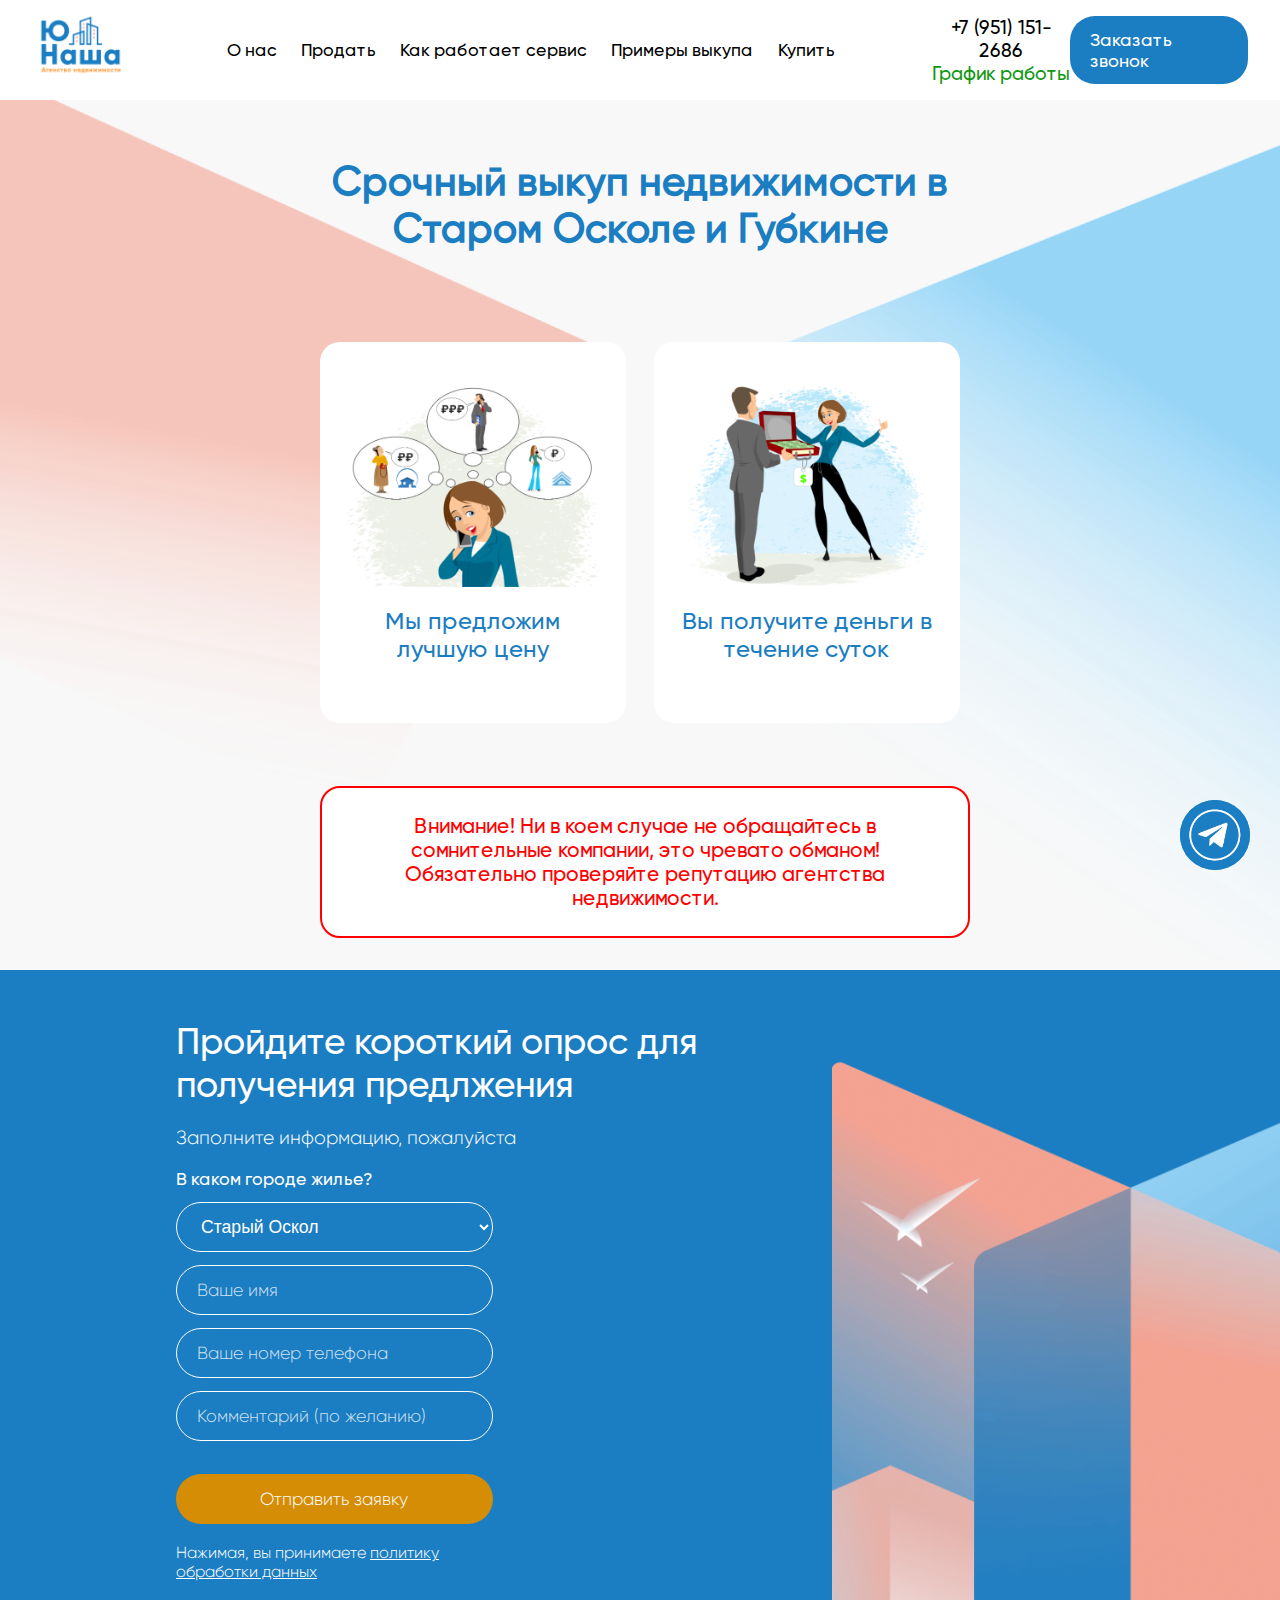
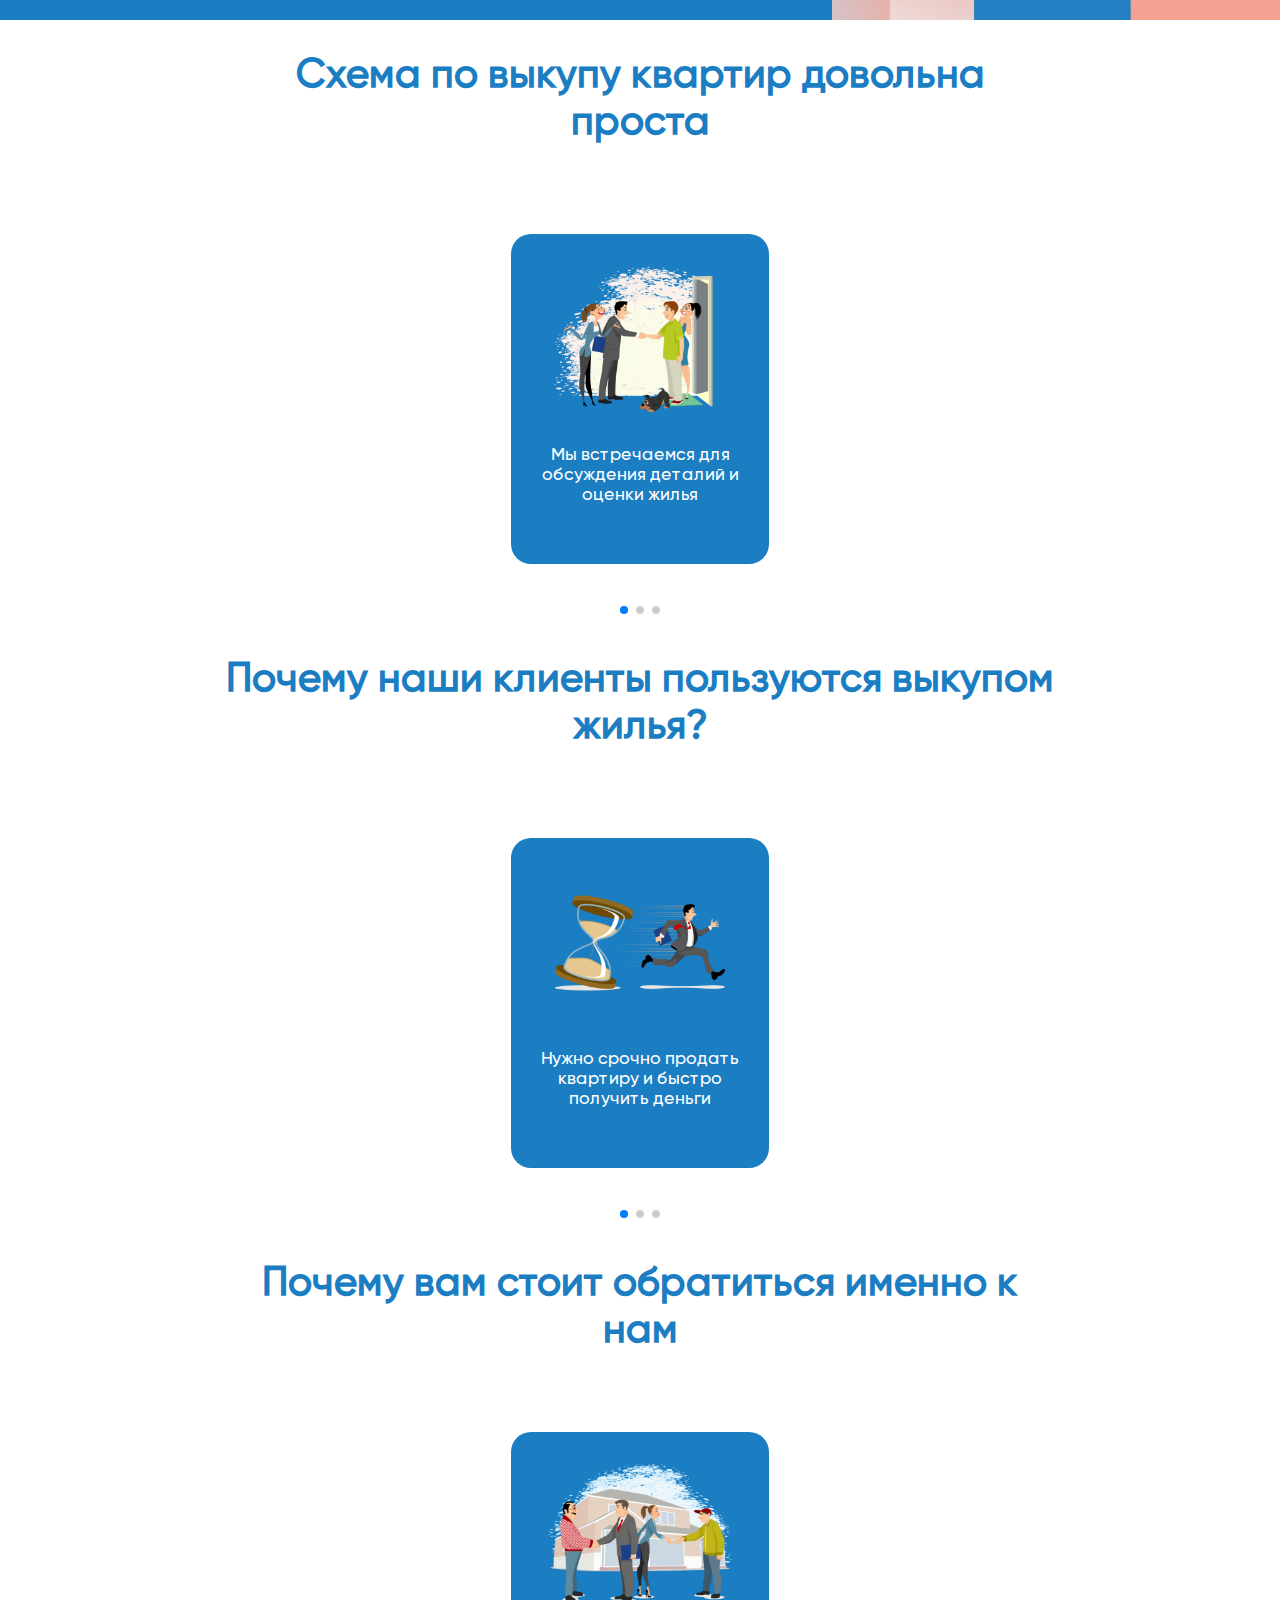
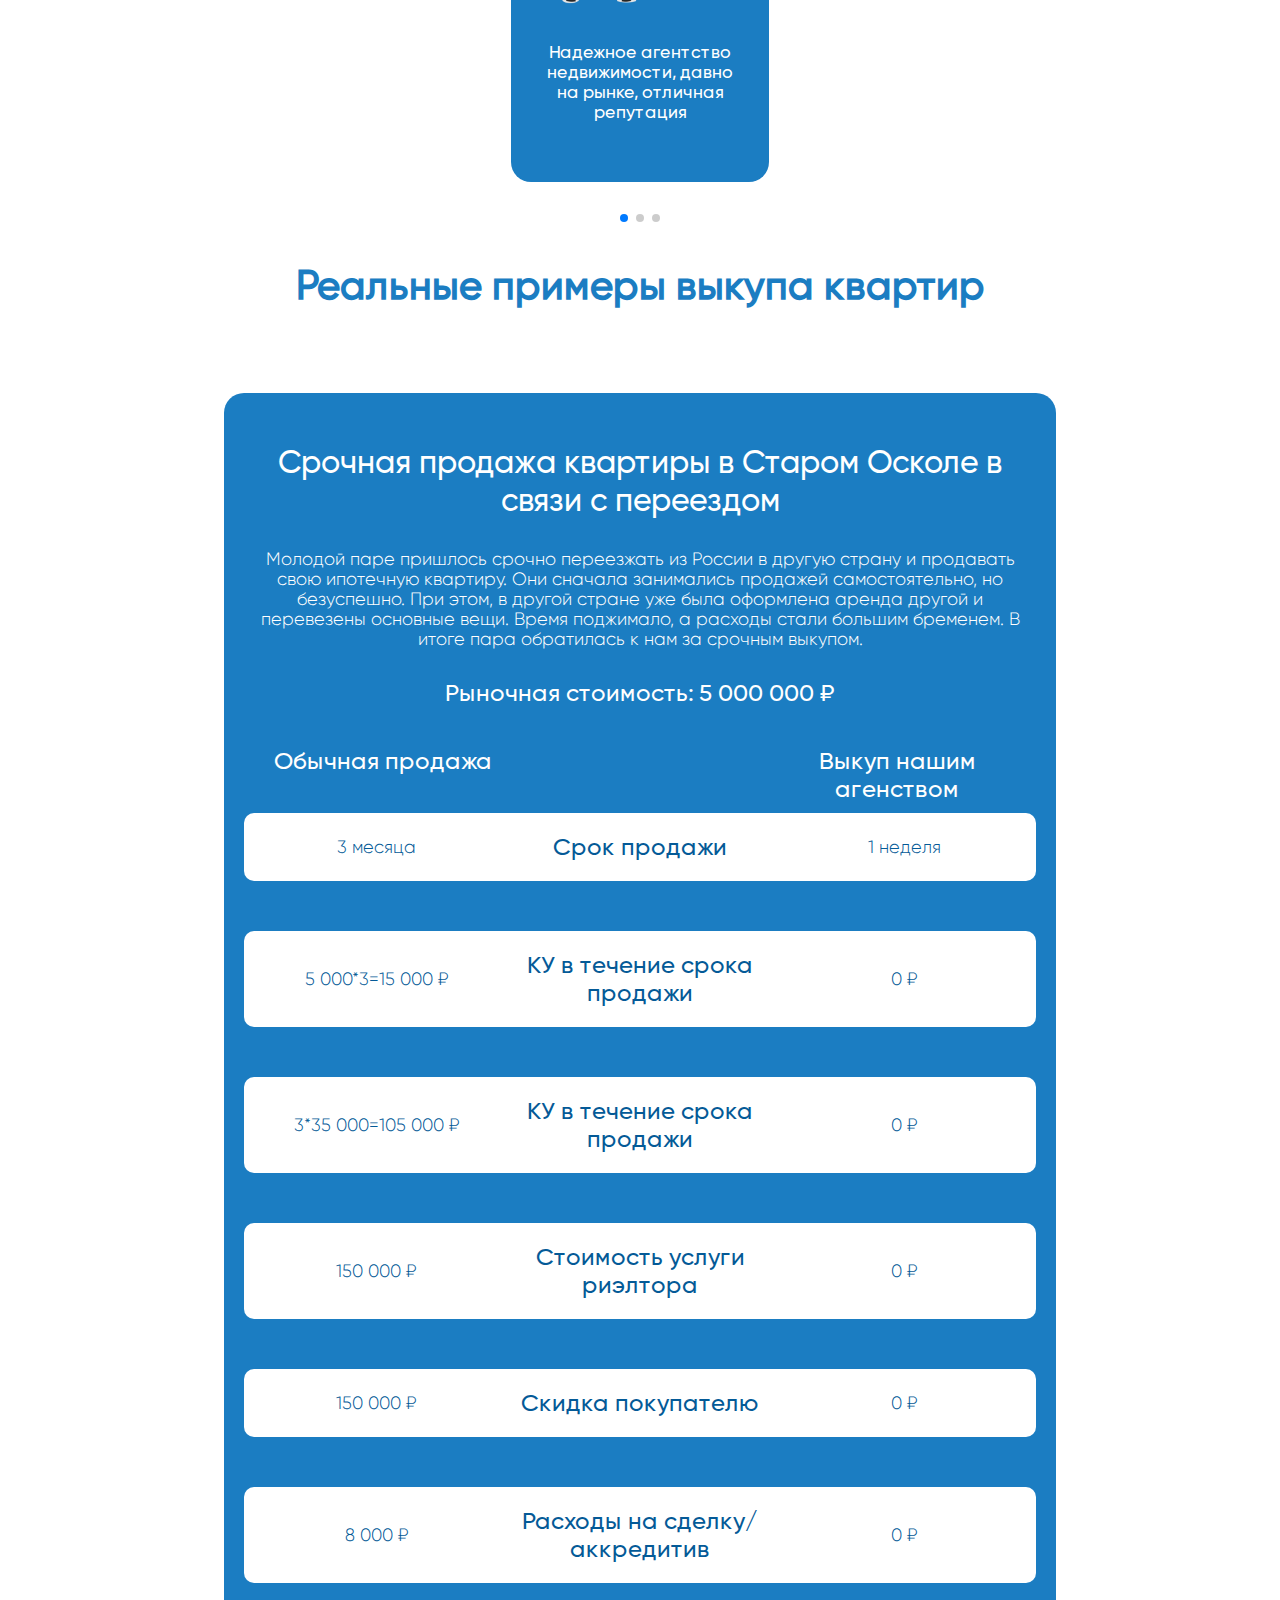
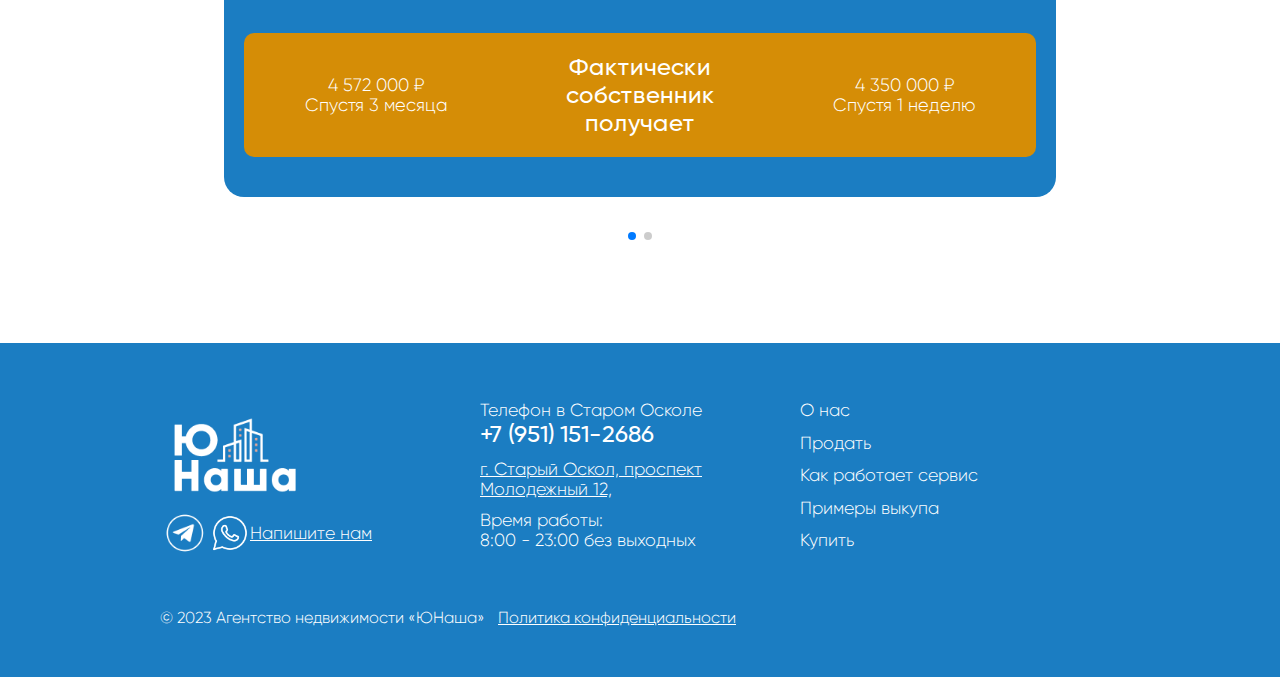
==== index.html @ 544e13fc "Add files via upload" ====
<html>

    <head>
    <!-------Link and meta------->
        <meta name="viewport" content="width=device-width, initial-scale=1">
        <link rel="stylesheet" href="./css/style.css">
        <meta charset="utf-8">
        <title>ЮНаша</title>
        <link rel="icon" href="img/ico.ico">
        <link rel="stylesheet" href="https://cdn.jsdelivr.net/npm/swiper@8/swiper-bundle.min.css"/>
      <script src="https://cdn.jsdelivr.net/npm/swiper@8/swiper-bundle.min.js"></script>
    </head>
    <body>
        <div class="container-menu">
            <div class="header">
                <div class="logo">
                    <img src="img/logo2.png" alt="">
                </div>
                <div class="menu">
                    <a href="#1"><div class="meni-item">О нас</div></a>
                    <a href="#2"><div class="meni-item">Продать</div></a>
                    <a href="#3"><div class="meni-item">Как работает сервис</div></a>
                    <a href="#4"><div class="meni-item">Примеры выкупа</div></a>
                    <a href="#5"><div class="meni-item">Купить</div></a>
                </div>
                <div class="left-menu">
                    <div class="left-menu-info">
                        <div class="number">+7 (951) 151-2686</div>
                        <a href="#graf"><div class="graf">График работы</div></a>
                    </div>
                    <a href="#popup"><div class="menu-button">
                        Заказать звонок
                    </div></a>
                </div>
            </div>
        </div>
        <a id="1"></a><div class="container">
            <div class="info-list">
                <div class="content-info">
                    <h1 class="info-list-h1">
                        Срочный выкуп недвижимости в Старом Осколе и Губкине
                    </h1>
                    <div class="two">
                        <div class="two-content">
                            <div class="two-img">
                                <img src="img/two1.png" alt="">                                
                            </div>
                            <div class="two-text">
                                Мы предложим лучшую цену
                            </div>
                        </div>
                        <div class="two-content">
                            <div class="two-img">
                                <img src="img/two2.png" alt="">
                            </div>
                            <div class="two-text">
                                Вы получите деньги в течение суток
                            </div>
                        </div>
                    </div>
                    <div class="warning">
                        <a id="2"></a>
                        Внимание! 
                        Ни в коем случае не обращайтесь в сомнительные компании, это чревато обманом! 
                        Обязательно проверяйте репутацию агентства недвижимости.
                    </div>
                </div>
            </div>
        </div>
        <div class="sell">
            <div class="sell-content">
                <div class="sell-one">
                    <div class="sell-h1">
                        Пройдите короткий опрос для получения предлжения
                    </div>
                    <div class="sell-text">
                        Заполните информацию, пожалуйста
                    </div>
                    <form class="sell-form">
                            <label for="select-sell" class="sell-label">В каком городе жилье?</label>        
                        <select class="select-sell">
                            <option>Старый Оскол</option>
                            <option>Губкин</option>
                        </select>
                        <input type="text" class="input-sell" placeholder="Ваше имя">
                        <input type="text" class="input-sell tel" placeholder="Ваше номер телефона">
                        <input type="text" class="input-sell area" placeholder="Комментарий (по желанию)">
                        <div class="pop-1">
                        <input type="button" value="Отправить заявку" class="sell-button" name="sell-btn">
                        <a id="3"></a> 
                        <label for="sell-btn" class="sell-btn"><br>Нажимая, вы принимаете <a href="#"><u>политику обработки данных</u></a></label>
                    </div>
                    </form> 
                </div>
            </div>
            <div class="sell-two">
                <div class="sell-zero"></div>
            </div>
         </div>
        <div class="container">
            <div class="about-info">
                <div class="about-h1">
                    Схема по выкупу квартир довольна проста
                </div>
                    <div class="about-content">
                        <div class="swiper mySwiper">
                            <div class="swiper-wrapper">
                                <div class="swiper-slide">
                                    <div class="about-block">
                                        <div class="about-block-img">
                                            <img src="img/3.png" alt="">
                                        </div>
                                        <div class="about-block-text">
                                            Мы встречаемся для обсуждения деталий и оценки жилья
                                        </div>
                                    </div>
                                </div>
                                <div class="swiper-slide">
                                    <div class="about-block">
                                        <div class="about-block-img">
                                            <img src="img/4.png" alt="">
                                        </div>
                                        <div class="about-block-text">
                                        Вы получаете предоплату в течение суток, мы готовим сделку
                                        </div>
                                    </div>
                                </div>
                                <div class="swiper-slide">
                                    <div class="about-block">
                                        <div class="about-block-img">
                                            <img src="img/5.png" alt="">
                                        </div>
                                        <div class="about-block-text">
                                            В течение нескольких дней мы выкупаем квартиру, Вы получаете оставшиеся деньги
                                        </div>
                                    </div>
                                </div>
                            </div>
                        <div class="swiper-pagination"></div>
                        </div>
                    </div>
                <div class="about-h1">
                    Почему наши клиенты пользуются выкупом жилья?
                </div>
                <div class="about-content">
                    <div class="swiper mySwiper about-content">
                        <div class="swiper-wrapper">
                            <div class="swiper-slide">
                                <div class="about-block">
                                    <div class="about-block-img">
                                        <img src="img/6.png" alt="">                           
                                    </div>
                                    <div class="about-block-text">
                                        Нужно срочно продать квартиру и быстро получить деньги
                                    </div>
                                </div>
                            </div>
                            <div class="swiper-slide">
                                <div class="about-block">
                                    <div class="about-block-img">
                                        <img src="img/7.png" alt="">
                                    </div>
                                    <div class="about-block-text">
                                        Срочный выкуп квартиры из-под залога или ипотеки банка, ареста
                                    </div>
                                </div>
                            </div>
                            <div class="swiper-slide">
                                <div class="about-block">
                                    <div class="about-block-img">
                                        <img src="img/8.png" alt=""> 
                                    </div>
                                    <div class="about-block-text">
                                        Накопились долги по квартире либо есть другие проблемы                                
                                    </div>
                                </div>
                            </div>
                        </div>
                        <div class="swiper-pagination"></div>
                    </div>
                </div>
                <div class="about-h1">
                    Почему вам стоит обратиться именно к нам
                </div>
                <div class="about-content">
                    <div class="swiper mySwiper">
                        <div class="swiper-wrapper">
                            <div class="swiper-slide">
                    <div class="about-block">
                        <div class="about-block-img">
                            <img src="img/9.png" alt=""> 
                        </div>
                        <div class="about-block-text">
                            Надежное агентство недвижимости, давно на рынке, отличная репутация
                        </div>
                    </div>
                    </div>
                    <div class="swiper-slide">
                    <div class="about-block">
                        <div class="about-block-img">
                            <img src="img/10.png" alt=""> 
                        </div>
                        <div class="about-block-text">
                            Высоко оценим выкупаемую квартиру, оплатим все расходы по сделке. От вас минимум забот.
                        </div>
                    </div>
                    </div>
                    <div class="swiper-slide">
                    <div class="about-block">
                        <div class="about-block-img">
                            <img src="img/11.png" alt=""> 
                        </div>
                        <div class="about-block-text">
                            Реальный срочный выкуп! Никаких займов с обременением и прочих сомнительных схем, все прозрачно
                        </div>
                        <a id="4"></a> 
                    </div>
                    </div>
                </div>
                <div class="swiper-pagination"></div>
            </div>
        </div>
        </div>
        </div>
        <div class="container">
            <div class="primer">
                <div class="primer-h1">
                    Реальные примеры выкупа квартир
                </div>
                <div class="swiper mySwiper">
                    <div class="swiper-wrapper">
                        <div class="swiper-slide">
                            <div class="primer-content">
                                <div class="primer-content-h1">
                                    Срочная продажа квартиры в Старом Осколе в связи с переездом
                                </div>
                                <div class="primer-content-text">
                                    Молодой паре пришлось срочно переезжать из России в другую страну и продавать свою ипотечную квартиру. 
                                    Они сначала занимались продажей самостоятельно, но безуспешно. 
                                    При этом, в другой стране уже была оформлена аренда другой и перевезены основные вещи. 
                                    Время поджимало, а расходы стали большим бременем. 
                                    В итоге пара обратилась к нам за срочным выкупом.
                                </div>
                                <div class="primer-content-price">
                                    Рыночная стоимость: 5 000 000 ₽
                                </div>
                                <div class="primer-content-table">
                                    <div class="table-h1">
                                        <div class="table-h1-1">
                                            Обычная продажа
                                        </div>
                                        <div class="table-text none1">3 месяца</div>
                                        <div class="table-h1-1">
                                            Выкуп нашим агенством
                                        </div>
                                    </div>
                                    <div class="table-text yes">Срок продажи</div>
                                    <div class="table-content">
                                        <div class="table-text ww">3 месяца</div>
                                        <div class="table-text b none">Срок продажи</div>
                                        <div class="table-text ww">1 неделя</div>
                                    </div>
                                    <div class="table-text b yes">КУ в течение срока продажи</div>
                                    <div class="table-content">
                                        <div class="table-text ww">5 000*3=15 000 ₽</div>
                                        <div class="table-text b none">КУ в течение срока продажи</div>
                                        <div class="table-text ww">0 ₽</div>
                                    </div>
                                    <div class="table-text b yes">КУ в течение срока продажи</div>
                                    <div class="table-content">
                                        <div class="table-text ww">3*35 000=105 000 ₽</div>
                                        <div class="table-text b none">КУ в течение срока продажи</div>
                                        <div class="table-text ww">0 ₽</div>
                                    </div>
                                    <div class="table-text b yes">Стоимость услуги риэлтора</div>
                                    <div class="table-content">
                                        <div class="table-text ww">150 000 ₽</div>
                                        <div class="table-text b none">Стоимость услуги риэлтора</div>
                                        <div class="table-text ww">0 ₽</div>
                                    </div>
                                    <div class="table-text b yes">Скидка покупателю</div>
                                    <div class="table-content">
                                        <div class="table-text ww">150 000 ₽</div>
                                        <div class="table-text b none">Скидка покупателю</div>
                                        <div class="table-text ww">0 ₽</div>
                                    </div>
                                    <div class="table-text b yes">Расходы на сделку/аккредитив</div>
                                    <div class="table-content">
                                        <div class="table-text ww">8 000 ₽</div>
                                        <div class="table-text b none">Расходы на сделку/аккредитив</div>
                                        <div class="table-text ww">0 ₽</div>
                                    </div>
                                    <div class="table-text-w b yes">Фактически собственник получает</div>
                                    <div class="table-out">
                                        <div class="table-text-w www">
                                            4 572 000 ₽ <br>
                                            Спустя 3 месяца
                                        </div>
                                        <div class="table-text-w b none">Фактически собственник получает</div>
                                        <div class="table-text-w www">
                                            4 350 000 ₽ <br>
                                            Спустя 1 неделю
                                        </div>
                                        <a id="5"></a> 
                                    </div>
                                </div>
                            </div>
                        </div>    
                        <div class="swiper-slide">
                            <div class="primer-content">
                                <div class="primer-content-h1">
                                    Срочная продажа квартиры в Старом Осколе в связи с переездом
                                </div>
                                <div class="primer-content-text">
                                    Молодой паре пришлось срочно переезжать из России в другую страну и продавать свою ипотечную квартиру. 
                                    Они сначала занимались продажей самостоятельно, но безуспешно. 
                                    При этом, в другой стране уже была оформлена аренда другой и перевезены основные вещи. 
                                    Время поджимало, а расходы стали большим бременем. 
                                    В итоге пара обратилась к нам за срочным выкупом.
                                </div>
                                <div class="primer-content-price">
                                    Рыночная стоимость: 5 000 000 ₽
                                </div>
                                <div class="primer-content-table">
                                    <div class="table-h1">
                                        <div class="table-h1-1">
                                            Обычная продажа
                                        </div>
                                        <div class="table-text none1">3 месяца</div>
                                        <div class="table-h1-1">
                                            Выкуп нашим агенством
                                        </div>
                                    </div>
                                    <div class="table-text yes">Срок продажи</div>
                                    <div class="table-content">
                                        <div class="table-text ww">3 месяца</div>
                                        <div class="table-text b none">Срок продажи</div>
                                        <div class="table-text ww">1 неделя</div>
                                    </div>
                                    <div class="table-text b yes">КУ в течение срока продажи</div>
                                    <div class="table-content">
                                        <div class="table-text ww">5 000*3=15 000 ₽</div>
                                        <div class="table-text b none">КУ в течение срока продажи</div>
                                        <div class="table-text ww">0 ₽</div>
                                    </div>
                                    <div class="table-text b yes">КУ в течение срока продажи</div>
                                    <div class="table-content">
                                        <div class="table-text ww">3*35 000=105 000 ₽</div>
                                        <div class="table-text b none">КУ в течение срока продажи</div>
                                        <div class="table-text ww">0 ₽</div>
                                    </div>
                                    <div class="table-text b yes">Стоимость услуги риэлтора</div>
                                    <div class="table-content">
                                        <div class="table-text ww">150 000 ₽</div>
                                        <div class="table-text b none">Стоимость услуги риэлтора</div>
                                        <div class="table-text ww">0 ₽</div>
                                    </div>
                                    <div class="table-text b yes">Скидка покупателю</div>
                                    <div class="table-content">
                                        <div class="table-text ww">150 000 ₽</div>
                                        <div class="table-text b none">Скидка покупателю</div>
                                        <div class="table-text ww">0 ₽</div>
                                    </div>
                                    <div class="table-text b yes">Расходы на сделку/аккредитив</div>
                                    <div class="table-content">
                                        <div class="table-text ww">8 000 ₽</div>
                                        <div class="table-text b none">Расходы на сделку/аккредитив</div>
                                        <div class="table-text ww">0 ₽</div>
                                    </div>
                                    <div class="table-text-w b yes">Фактически собственник получает</div>
                                    <div class="table-out">
                                        <div class="table-text-w www">
                                            4 572 000 ₽ <br>
                                            Спустя 3 месяца
                                        </div>
                                        <div class="table-text-w b none">Фактически собственник получает</div>
                                        <div class="table-text-w www">
                                            4 350 000 ₽ <br>
                                            Спустя 1 неделю
                                        </div>
                                        <a id="5"></a> 
                                    </div>
                                </div>
                            </div>
                        </div>
                    </div>
                    <div class="swiper-pagination"></div>
                </div>
            </div>
        </div>
         <div class="footer">
            <div class="footer-content">
                <div class="footer-one">
                    <div class="footer-two hid">
                        <img src="img/logo.png" alt="">
                        <div class="send-me">
                            <a href="https://t.me/patrix777"><img src="img/tg.png" alt=""></a>
                            <div class="ftg">
                                <a href="https://web.whatsapp.com/send/?phone=79511512686&text&type=phone_number&app_absent=0"><img src="img/wa.png" alt=""></a>
                            </div>
                            <u>Напишите нам</u>
                        </div>
                    </div>
                    <div class="footer-two">
                        <div class="fnumber">
                            Телефон в Старом Осколе
                            <div class="b">+7 (951) 151-2686</div>
                        </div>
                        <div class="adr"><u><a href="https://yandex.ru/maps/-/CCUHRPee1A">г. Старый Оскол, проспект Молодежный 12,</a></u></div>
                        <div class="fgraf">
                            Время работы: <br>
                            8:00 - 23:00 без выходных
                        </div>
                    </div>
                    <div class="footer-two">
                        <a href="#1">О нас</a>
                        <a href="#2">Продать</a>
                        <a href="#3">Как работает сервис</a>
                        <a href="#4">Примеры выкупа</a>
                        <a href="#5">Купить</a>
                    </div>
                </div>
                <div class="f-3">
                    <div class="f-1">                  
                        © 2023 Агентство недвижимости «ЮНаша»
                    </div>
                    <div class="f-1"><a href=""><u>Политика конфиденциальности</u></a></div> 
                </div>
            </div>
         </div>
        <a href="https://t.me/patrix777">
            <div class="send">
                <img src="img/tg.png" alt="">
            </div>
        </a>
        <div id="popup" class="popup">
            <a href="#close" class="popup-area"></a>
                <div class="popup-body">
                    <div class="popup-content">
                        <form class="popup-form">
                            <div class="pop-h1">Ждем вашу заявку</div>
                                <div class="pop-form">
                                    <div class="p-1">
                                    <input type="text" class="input-sell m" placeholder="Ваше имя">
                                        <select class="select-sell m">
                                            <option>Старый Оскол</option>
                                            <option>Губкин</option>
                                        </select>
                                    </div>
                                    <div class="p-1">       
                                        <input type="text" class="input-sell m tel" placeholder="Ваше номер телефона">
                                        <select class="select-sell m">
                                            <option>Квартиру</option>
                                            <option>Дом</option>
                                            <option>Комерческую</option>
                                        </select>
                                    </div>
                                </div>
                                <div class="pop-1">
                            <input type="button" value="Отправить заявку" class="sell-button" name="sell-btn">
                            <a id="3"></a> 
                            <label for="sell-btn" class="sell-btn"><br>Нажимая, вы принимаете <a href="#"><u>политику обработки данных</u></a></label>
                        </div>
                        </form> 
                    </div>
                </div>
            </div>
            <div id="graf" class="popup">
                <a href="#close" class="popup-area"></a>
                    <div class="popup-body">
                        <div class="popup-content">
                            <form class="popup-form">
                                <div class="pop-h1">График работы</div>
                                       <div class="pop-text">
                                        Ежедневно с 8:00 до 23:00
                                       </div>
                    </div>
                </div>
            <script src="second-menu.js"></script>
    </body>
</html>
---- css/style.css ----
@font-face {
    font-family: Gilroy-ExtraBold;
    src: url(../fonts/Gilroy-ExtraBold.otf);
}
@font-face {
    font-family: Gilroy-Light;
    src: url(../fonts/Gilroy-Light.otf);
}
@font-face {
    font-family: Gilroy-Medium;
    src: url(../fonts/gilroy-medium.ttf);
}
/*-------------------------------------adaptive-------------------------------------*/
@media screen and (max-width: 1640px){
    .header{
        width: 95% !important;
    }
    .content-info {
        width: 50% !important;
    }
}
@media screen and (max-width: 1200px){
    .header{
        width: 95% !important;
    }
    .content-info {
        width: 80% !important;
    }
    .sell-content{
        height: 950px;
    }
}
@media screen and (max-width: 1100px){
    .menu{
        display: none !important;
    }
    .left-menu{
        width: 40% !important;
    }
    .about-info{
        width: 100% !important;
    }

}
@media screen and (max-width: 830px){
    .menu{
        display: none !important;
    }
    .left-menu{
        width: 60% !important;
    }
    .about-info{
        width: 100% !important;
    }
    .primer{
        width: 93% !important;
    }
    .content-info {
        width: 95% !important;
    }
    .sell-two{
        display: none !important;  
    }
    .sell{
        background-image: url(../img/quiz-mobile.png);
    }
    .sell-content{
        width: 100% !important;
    }
    .logo{
        width: 15% !important;
    }
}
@media screen and (max-width: 600px){
    .left-menu{
        width: 70% !important;
    }
    .two{
        flex-direction: column !important;
        align-items: center !important;
        justify-content: space-between !important;
    }
    .info-list{
        height: 1700px !important;
    }
    .content-info{
        align-items: center !important;
    }
    .two-content{
        width: 65% !important;
        margin-bottom: 20px;
    }
    .warning{
        width: 80% !important;
    }
    .about-info{
        display: flex;
        flex-direction: column;
    }
    .about-block{
        width: 60% !important;
    }
    .footer-content{
        width: 95% !important;
    }
    .sell-form{
        width: 80% !important;
    }
    .logo{
        width: 20% !important;
    }
    .hid{
        display: none !important;
    }
    .pop-form{
        flex-direction: column !important;
        height: 300px !important;
        justify-content: start !important;
    }
    .p-1{
        width: 100% !important;
    }
    .popup-content{
        max-height: 600px !important;
    }
    .m {
        margin-bottom: 22px !important;
    }
    .primer-h1{
        font-size: 20px !important;
    }
    .yes{
        display: flex !important;
        width: 100% !important;
        color: white !important; 
        justify-content: center !important;
        font-size: 18px !important;
        text-align: center !important;
    }
    .primer-content-h1{
        font-size: 20px !important;
        padding: 20px 2px !important;
    }
    .primer-content{
        width: 98% !important;
    }
    .primer-content-text{
        font-size: 16px !important;
    }
    .primer-content-price{
        font-size: 18px !important;
        padding: 15px 0px !important;
    }
    .table-h1-1{
        font-size: 18px !important;
        background-color: #F4A392 !important;
        padding: 6px 16px !important;
        width: 40% !important;
        display: flex !important;
        justify-content: center !important;
        align-items: center !important;
        border-radius: 10px !important;
    }
    .table-content{
        padding: 10px 0px !important;
        background-color:#1B7DC2 !important;
        box-shadow: none !important;
        margin: 0 !important;
    }
    .table-out{
        justify-content: space-between !important;
        background-color:#1B7DC2 !important;
    }
    .table-h1{
        width: 100% !important;
    }
    .none{
        display: none !important;
    }
    .table-text{
        font-size: 16px !important;
    }
    .ww{
        background-color: white;
        width: 40% !important;
        padding: 6px 16px !important;
        border-radius: 10px !important;
    }
    .www{
        background-color: #F4A392 !important;
        width: 40% !important;
        padding: 6px 16px !important;
        border-radius: 10px !important;
    }
    .table-text-w{
        font-size: 16px !important;
    }
}
@media screen and (max-width: 480px){
    .sell {
        width: 100% !important;
        justify-content: start !important;
        height: 850px !important;
        margin-top: 30px !important;
    }
    .sell-one {
       margin: 10px 20px!important;
       height: 750px !important;
    }
    .sell-content{
        height: 700px !important;
    }
    .sell-form{
        width: 100% !important;
        height: 500px !important;
    }
    .info-list-h1{
        font-size: 29px !important;
    }
    .info-list{
        height: 1200px !important;
        background-image: none !important;
    }
    .two-content{
        width: 85% !important;
        font-size: 1.3rem !important;
    }
    .graf{
        display: none !important;
    }
    .number{
        font-size: 20px !important;
    }
    .left-menu{
        width: 85% !important;
    }
    .menu-button{
        text-align: center;
    }
    .content-info{
        justify-content: start !important;
    }
    .logo{
        width: 18% !important;
    }
    .warning{
        border: none !important;
        font-size: 18px !important;
        text-align: left !important;
        padding: 5px 15px !important;
        width: 90% !important;
    }
    .about-h1{
        font-size: 20px !important;
        padding: 30px 0px 0px 0px !important;
    }
    .about-block{
        width: 80% !important;
    }
    .about-block-text{
        padding: 10px 0px !important;
        font-size: 16px !important;
    }
    .footer-one{
        flex-direction: column !important;
        justify-content: space-between !important;
        height: 350px !important;
        align-items: center !important;
    }
    .footer-one{
        align-items: center !important;
        width: 100% !important;
    }
    .primer-h1{
        font-size: 20px !important;
        padding: 30px 0px 0px 0px !important;
    }
    .yes{
        display: flex !important;
        width: 100% !important;
        color: white !important; 
        justify-content: center !important;
        font-size: 18px !important;
        text-align: center !important;
    }
    .primer-content-h1{
        font-size: 20px !important;
        padding: 20px 2px !important;
    }
    .primer-content{
        width: 98% !important;
    }
    .primer-content-text{
        font-size: 16px !important;
    }
    .primer-content-price{
        font-size: 18px !important;
        padding: 15px 0px !important;
    }
    .table-h1-1{
        font-size: 18px !important;
        background-color: #F4A392 !important;
        padding: 6px 16px !important;
        width: 38% !important;
        display: flex !important;
        justify-content: center !important;
        align-items: center !important;
        border-radius: 10px !important;
    }
    .table-content{
        padding: 10px 0px !important;
        background-color:#1B7DC2 !important;
        box-shadow: none !important;
        margin: 0 !important;
    }
    .table-out{
        justify-content: space-between !important;
        background-color:#1B7DC2 !important;
    }
    .table-h1{
        width: 100% !important;
    }
    .none{
        display: none !important;
    }
    .table-text{
        font-size: 16px !important;
    }
    .ww{
        background-color: white;
        width: 38% !important;
        padding: 6px 16px !important;
        border-radius: 10px !important;
    }
    .www{
        background-color: #F4A392 !important;
        width: 38% !important;
        padding: 6px 16px !important;
        border-radius: 10px !important;
    }
    .table-text-w{
        font-size: 16px !important;
    }
    .left-menu-info{
        font-size: 13px !important;
        width: 90% !important;
    }
    .menu-button{
        width: 60% !important;
        font-size: 13px !important;
        padding: 5px 20px !important;
    }
        .sell-content{
        height: 1200px;
    }
    .footer{
        margin: 0px !important;
    }
    .pop-form{
        justify-content: space-around !important;
    }
    .m {
        margin-bottom: 22px !important;
    }
}
/*-------------------------------------Обнуление стилей-------------------------------------*/
html {
    scroll-behavior: smooth;
  }
body {
    margin: 0;
    padding: 0;
    font-family: Gilroy-Medium;
    -moz-user-select: -moz-none;
    -o-user-select: none;
    -khtml-user-select: none;
    -webkit-user-select: none;
    user-select: none;
}
.yes{
    display: none;
}
.none1 {
    display: none;
}
a{
    text-decoration: none;
    color: black;
}
select{
    outline: none;
    border: none;   
}
input{
    outline: none;
    border: none;
}
.container{
    width: 100%;
    display: flex;
    justify-content: center;
}
/*-------------------------------------menu-------------------------------------*/
.container-menu{
    width: 100%;
    display: flex;
    justify-content: center;
    position: fixed;
    background-color: rgba(255, 255, 255, 1);
    z-index: 2;
}
.swiper-slide{
    text-align: center;
    font-size: 18px;
    display: flex;
    justify-content: center;
    align-items: center;
  }
.header{
    width: 75%;
    display: flex;
    height: 100px;
    align-items: center;
    justify-content: space-between;
}
.menu{
    display: flex;
    width: 50%;
    justify-content: space-between;
}
.meni-item{
    font-size: 1.1rem;
    transition: 0.2s;  
}
.meni-item:hover{
    color: #3495fd;
}
.logo{
    width: 8%;
}
.logo img{
    width: 100%;
}
.left-menu{
    display: flex;
    width: 26%;
    justify-content: space-between;
    align-items: center;
    font-size: 1.2rem;
}
.left-menu-info{
    text-align: center;
}
.menu-button{
    background-color: #1B7DC2;
    border-radius: 25px;
    color: white;
    padding: 0.825rem 1.25rem;
    font-size: 1.125rem;
    transition: 0.2s;
}
.menu-button:hover{
    background-color: #3495fd;
}
.graf {
    color: rgb(16, 151, 16);
    transition: 0.2s;
}
.graf:hover{
    color: rgb(21, 179, 21);
}
/*-------------------------------------info-list-------------------------------------*/
.info-list{
    width: 100%;
    height: 870px;
    display: flex;
    justify-content: center;
    align-items: center;
    background-image: url(../img/bg-urgentbuy.png);
    background-size: 100% 100%;
    background-color: rgb(248, 248, 248);
    margin-top: 100px;
}
.content-info{
    width: 37%;
    height: 100%;
    display: flex;
    flex-direction: column;
    justify-content: space-around;
}
.two{
    display: flex;
    justify-content: space-between;
    width: 100%;
}
.two-content{
    display: flex;
    flex-direction: column;
    width: 40%;
    background-color: white;
    border-radius: 20px;
    color: #1B7DC2;
    font-size: 1.5rem;
    text-align: center;
    padding: 40px 25px;
    justify-content: space-between;
}
.two-img img{
    width: 100%;
}
.two-text{
    padding: 20px 0px;
}
.info-list-h1{
    color: #1B7DC2;
    font-size: 2.5rem;
    text-align: center;
    font-weight: 600;
}
.warning{
    width: 90%;
    height: 17%;
    background-color: white;
    border: 2px solid red;
    border-radius: 20px;
    text-align: center;
    display: flex;
    align-items: center;
    padding: 0px 35px;
    font-size: 1.3rem;
    color: red;
}
/*-------------------------------------about-info-------------------------------------*/
.about-info{
    width: 65%; 
}
.about-content{
    width: 100%;
    display: flex;
    justify-content: space-around;
    align-items: center;
    height: 450px;
}
.about-h1{
    color: #1B7DC2;
    font-size: 2.5rem;
    text-align: center;
    font-weight: 600;
    padding: 30px 0px;
}
.about-block{
    width: 25%;
    background-color: #1B7DC2;
    padding: 30px 25px;
    border-radius: 20px;
    color: white;
    display: flex;
    flex-direction: column;
    justify-content: space-around;
    text-align: center;
    font-size: 1.1rem;
}
.about-block-img img{
    width: 90%;
}
.about-block-text{
    padding: 30px 0px;
}
/*-------------------------------------Table-------------------------------------*/
.primer{
      width: 65%; 
      margin-bottom: 100px;  
}
.primer-h1{
    color: #1B7DC2;
    font-size: 2.5rem;
    text-align: center;
    font-weight: 600;
    padding: 30px 0px;
}
.primer-content{
    width: 100%;
    background-color: #1B7DC2;
    border-radius: 20px;
    padding: 20px 20px 40px 20px;
    color: white;
    font-family: Gilroy-Light;
    font-size: 18px;
    display: flex;
    flex-direction: column;
}
.primer-content-h1{
    text-align: center;
    font-size: 2.0rem;
    font-family: Gilroy-Medium;
    padding: 30px;
}
.primer-content-price{
    padding: 30px 0px;
    font-size: 1.5rem;
    font-family: Gilroy-Medium;
}
.primer-content-table{
    width: 100%;
    display: flex;
    flex-direction: column;
    justify-content: space-between;
}
.table-h1{
    display: flex;
    justify-content: space-between;
    text-align: center;
    padding: 10px 0px;
    font-size: 1.5rem;
    font-family: Gilroy-Medium;
}
.table-content{
    display: flex;
    background-color: white;
    border-radius: 10px;
    justify-content: space-between;
    text-align: center;
    padding: 20px 0px;
    align-items: center;
    margin-bottom: 50px;
}
.table-out{
    background-color: rgb(213, 141, 6);
    display: flex;
    border-radius: 10px;
    justify-content: space-between;
    text-align: center;
    padding: 20px 0px;
    align-items: center;
}
.w{
    color: white;
}
.table-text{
    color: #045a97;
    width: 35%;
}
.table-text-w{
    color: white;
    width: 35%;
}
.table-h1-1{
    width: 35%;   
}
.b{
    font-family: Gilroy-Medium;
    font-size: 1.5rem;  
}
.block{
    visibility: hidden;
}
/*-------------------------------------sell-------------------------------------*/
.sell{
    width: 100%;
    display: flex;
    justify-content: space-between;
    background-color: #1B7DC2;
    color: white;
    min-height: 650px;
}
.sell-content{
    width: 55%;
    display: flex;
}
.sell-one{
    width: 100%;
    padding: 50px 0px;
    margin-left: 25%;
}
.sell-two{
    width: 35%;
    min-height: 650px;
    display: flex;
    align-items: end;
}
.sell-zero{
    width: 100%;
    background-image: url(../img/quiz.png);
    height: 600px;
    background-size: auto 600px;
}
.sell-h1{
    font-size: 2.3rem;
    font-family: Gilroy-Medium;
    color: white;
}
.sell-text{
    padding: 20px 0px;
    font-size: 1.2rem;
    font-family: Gilroy-Light;   
}
.sell-form{
    display: flex;
    flex-direction: column;
    width: 60%;
    height: 75%;
    justify-content: space-between;
}
.text-area-sell{
    resize: none;
}
.input-sell{
    height: 50px;
    border-radius: 25px;
    padding: 0px 20px; 
    background-color:#1B7DC2;
    border: 1px solid #ffffff;
    font-family: Gilroy-Light;   
    font-size: 1.1rem;
    color: white;
}
.select-sell{
    height: 50px;
    border-radius: 25px;
    padding: 0px 20px; 
    border: 1px solid #ffffff;
    background-color:#1B7DC2;
    color: white;
    font-size: 1.1rem;
}
.sell-button{
    height: 50px;
    border-radius: 25px;   
    color: white;
    background-color: rgb(213, 141, 6);
    font-size: 1.1rem;
    font-family: Gilroy-Light;
    transition: 0.2s;
    cursor: pointer;
}
.sell-button:hover{
    background-color: rgb(234, 156, 11);    
}
.sell-label{
    font-size: 1.1rem;
}
input::placeholder{
    font-family: Gilroy-Light;   
    font-size: 1.1rem;
    color: rgba(255, 255, 255, 0.8);
}
.sell-btn a{
    color: white;
    transition: 0.3s;
}
.sell-btn{
    font-family: Gilroy-Light;
    color: white;
}   
.sell-btn a:hover{
    color: rgb(213, 141, 6);
}
/*-------------------------------------footer-------------------------------------*/
.footer{
    width: 100%;
    background-color: #1B7DC2;
    margin-top: 100px;
    display: flex;
    justify-content: center;
    color: white;
    font-family: Gilroy-Light;
    padding: 50px 0px 50px 0px;
}
.footer a{
    color: white;
    transition: 0.2s;
}
.footer a:hover{
    color: rgb(213, 141, 6);
}
.footer u{
    transition: 0.2s;
}
.footer u:hover{
    color: rgb(213, 141, 6);
}
.footer-content{
    width: 75%;
    display: flex;
    flex-direction: column;
}
.footer-one{
    width: 100%;
    display: flex;
    justify-content: start;
    align-items: center;
}
.footer-two{
    display: flex;
    flex-direction: column;
    min-height: 150px;
    justify-content: space-between;
    font-size: 1.1rem;
    width: 100%;
}
.footer-two img {
    width: 150px;
}
.send-me{
    display: flex;
    align-items: center;
    font-size: 1.1rem;
    transition: 0.2s;
}
.send-me img {
    width: 50px;
}
.send-me:hover{
    color: rgb(213, 141, 6);
}
.ftg img {
    width: 40px;
}
.f-3{
    margin-top: 50px;
    width: 60%;
    display: flex;
    justify-content: space-between;
}
/*-------------------------------------send-------------------------------------*/
.send {
    position: fixed;
    bottom: 30px;
    right: 30px;
    width: 70px;
    height: 70px;
    border-radius: 50px;
    background-color: #1B7DC2;
    transition: 0.2s;
    z-index: 2;
    
}
.send::before{
    position: absolute;
    top: 0;
    left: 0;
    right: 0;
    bottom: 0;
    content: '';
    box-shadow: inset 0 0 0 1px #1B7DC2;
    border-radius: 50%;
    transition: all 0.9s;
    animation: inset 0.8s infinite linear;
}
@keyframes inset {
    from {
      animation-timing-function: ease-out;
      box-shadow: inset 0 0 0 2px #1B7DC2;
    }
    25% {
      animation-timing-function: ease-out;
      box-shadow: inset 0 0 0 1.5px #1B7DC2;
    }
    50% {
      animation-timing-function: ease-out;
      box-shadow: inset 0 0 0 1px #1B7DC2;
    }
    25% {
        animation-timing-function: ease-out;
        box-shadow: inset 0 0 0 0.5px #adc7da;
      }
    75% {
      animation-timing-function: ease-out;
      box-shadow: inset 0 0 0 0.5px #adc7da;
    }
    to { margin: -24%;
        box-shadow: inset 0 0 0 0.5px #d9e9f5;
    }
  }
.send img {
    width: 70px;
}
.send:hover{
    background-color: #3495fd; 
}
/*-------------------------------------popup-------------------------------------*/
.popup {
    position: fixed;
    width: 100%;
    height: 100%;
    background-color: rgba(0, 0, 0, 0.4);  
    top: 0;
    left: 0;
    opacity: 0;
    visibility: hidden;
}
.popup-body {
    min-height: 100%;
    display: flex;
    align-items: center;
    justify-content: center;
    padding: 30px 10px;
}
.popup:target {
    opacity: 1;
    visibility: visible;
}
.popup-area {
    position: absolute;
    width: 100%;
    height: 100%; 
    top: 0;
    left: 0;
}
.popup-content {
    background-image: url(../img/quiz-mobile.png);
    background-size: 100% 100%;
    background-color: #1B7DC2;
    border-radius: 30px;
    position: relative;
    display: flex;
    flex-direction: column;
    align-items: center;
    justify-content: space-around;
    height: 100%;
    padding: 50px 0px;
}
.popup-close {
    position: absolute;
    right: 30px;
    top: 10px;
    font-size: 20px;
    text-decoration: none;
}
.pop-form{
    display: flex;
    width: 100%;
    justify-content: space-between;
    height: 200px;
}
.p-1{
   width: 50%; 
   display: flex;
   flex-direction: column;
   margin-right: 10px;
   justify-content: space-around;

}
.popup-form{
    padding: 0px 50px;
    height: 100%;
    display: flex;
    flex-direction: column;
    justify-content: space-between;
    align-items: center;
}
.pop-1{
    display: flex;
    flex-direction: column;
    padding-top: 20px;
}
.pop-h1{
    font-size: 2.3rem;
    font-family: Gilroy-Medium;
    color: white;
    padding: 0px 0px 20px 0px;
}
.pop-text{
    color: white;
    font-family: Gilroy-Light;
}
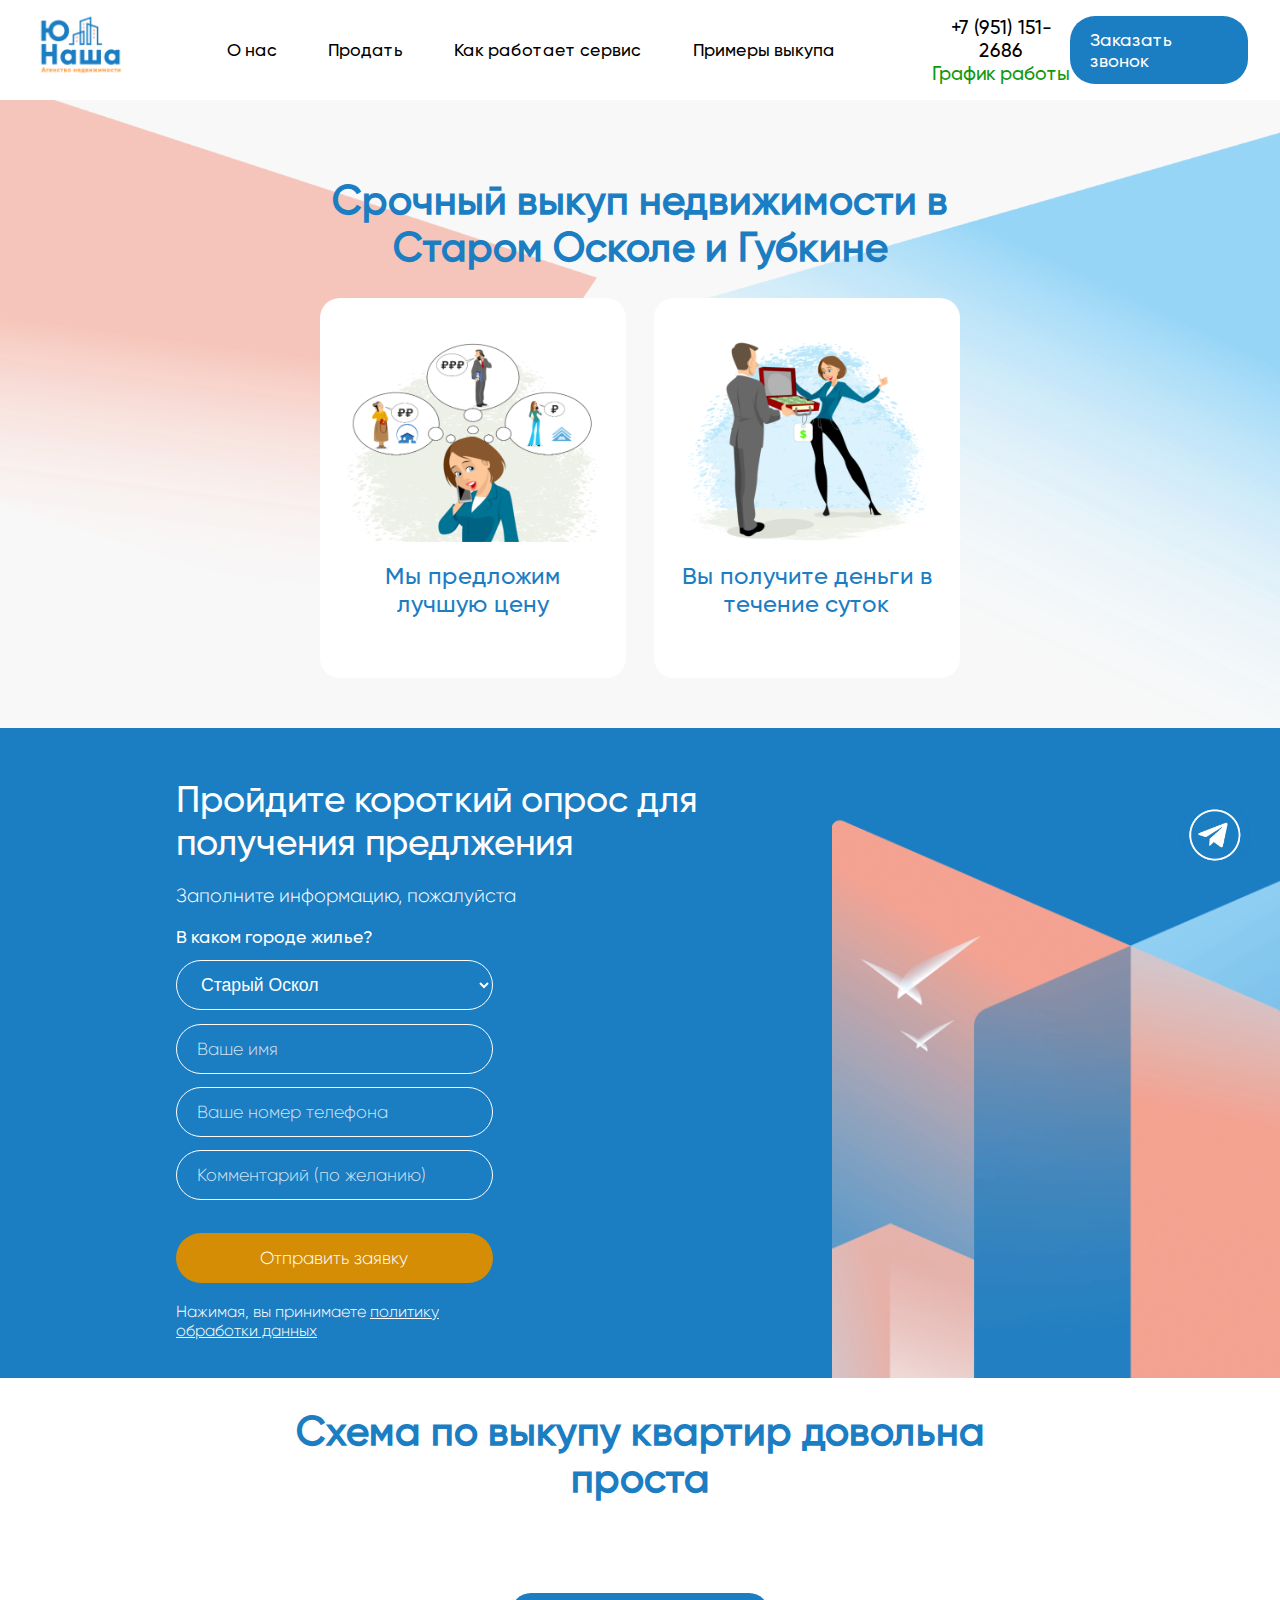
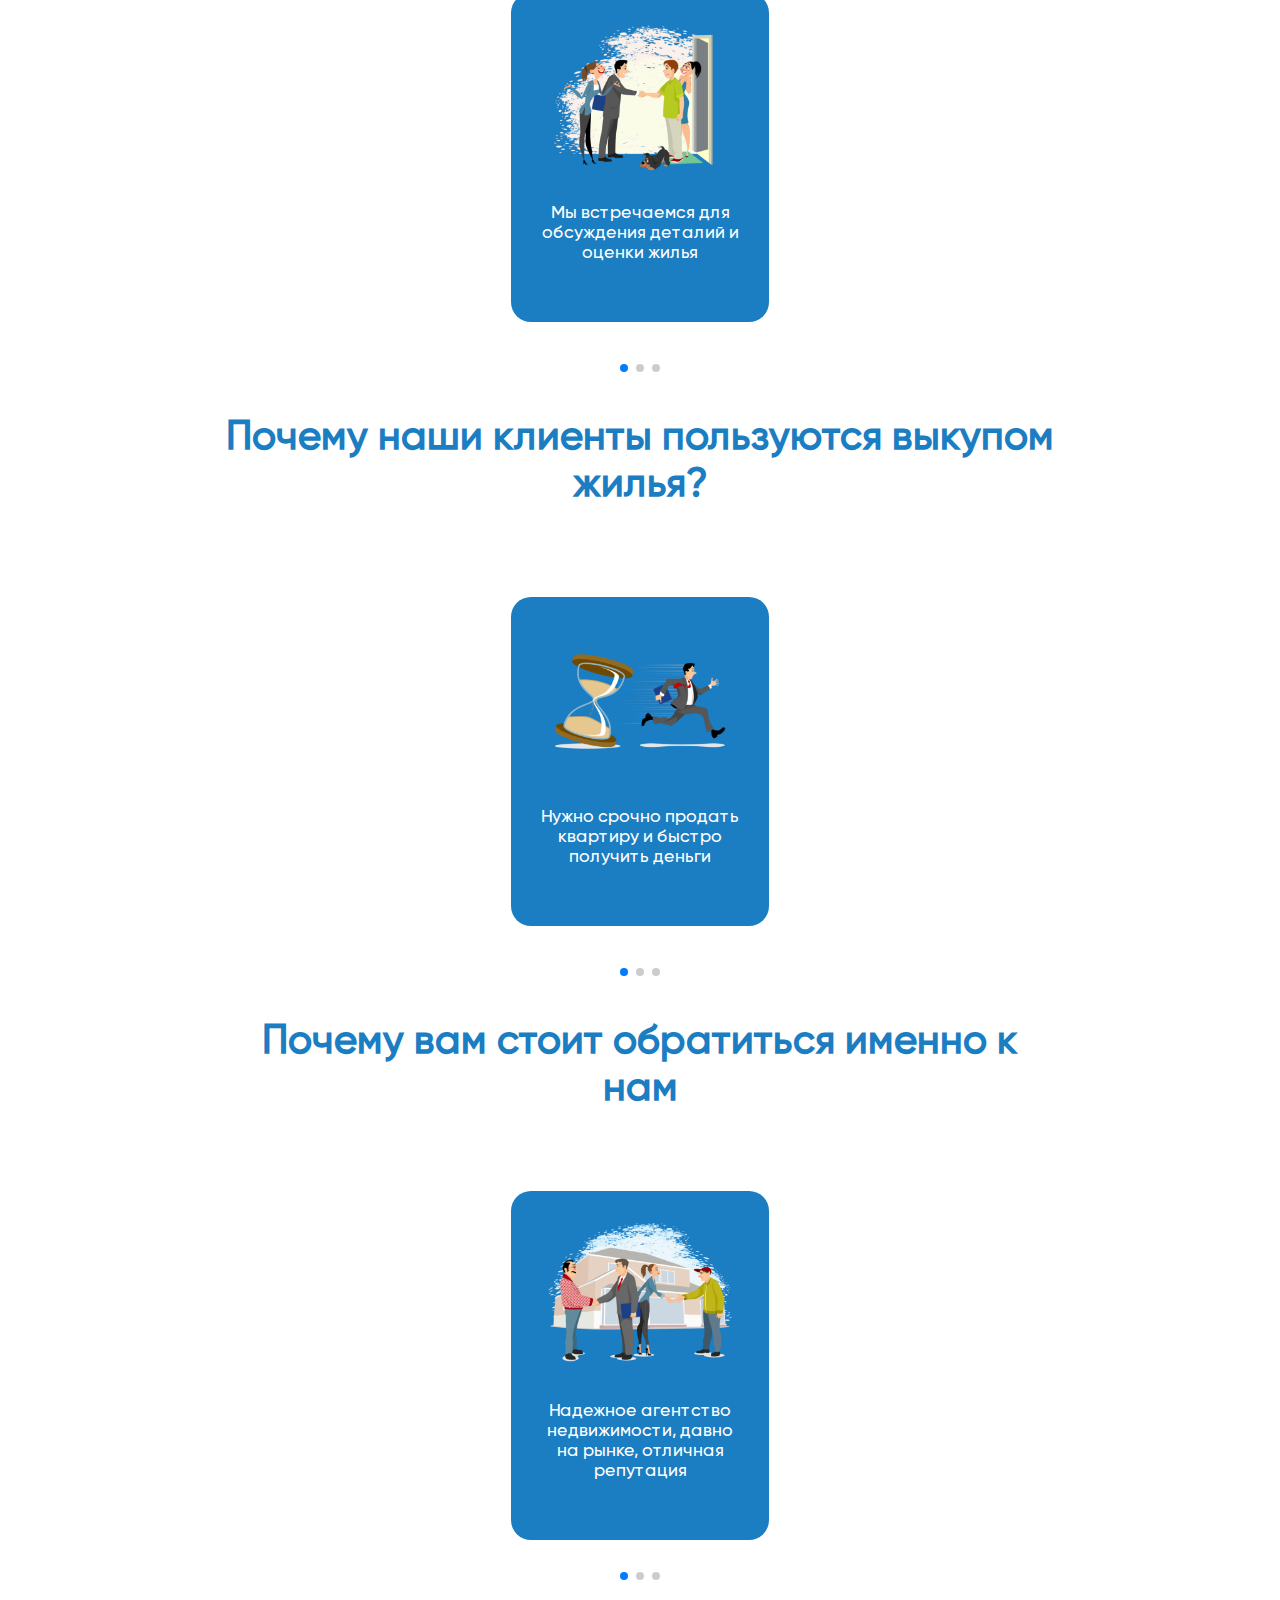
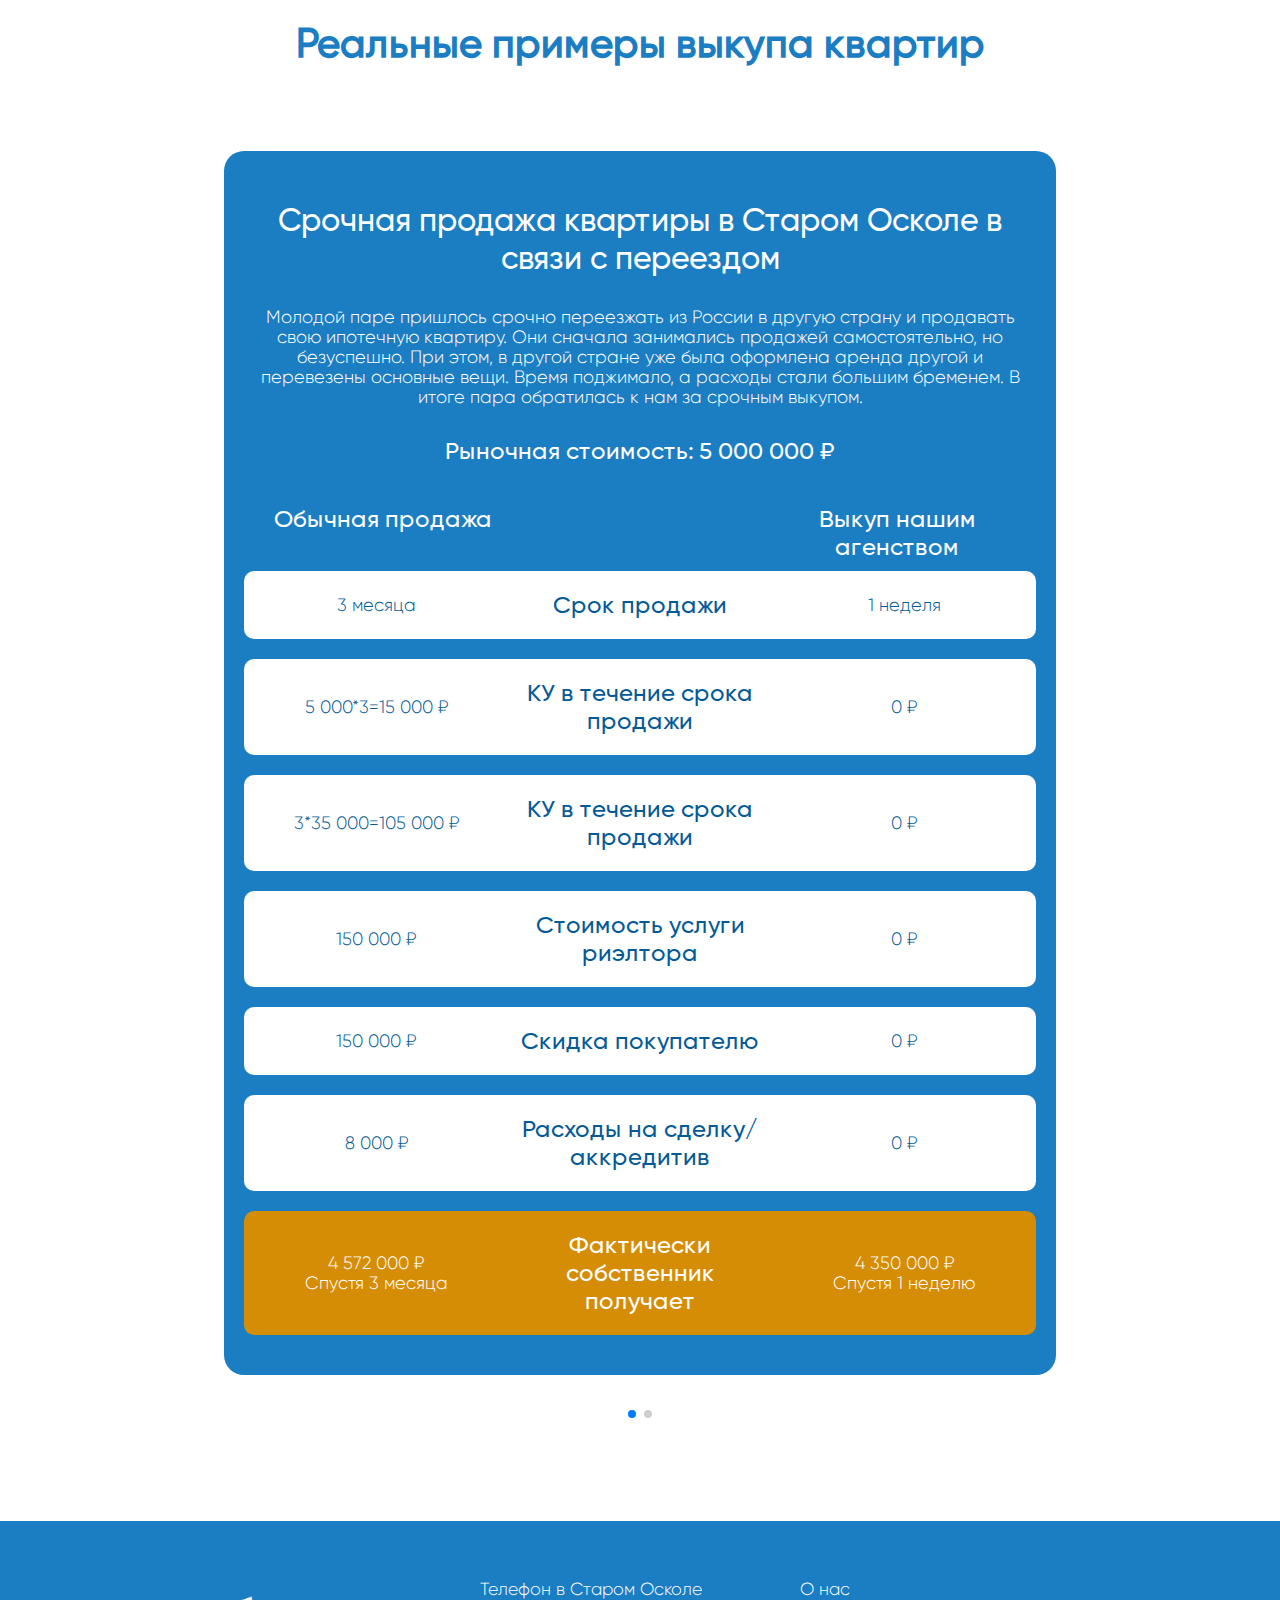
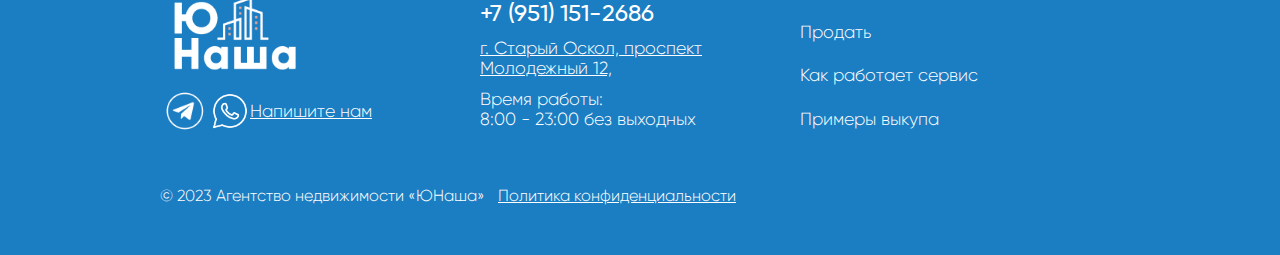
==== commit b4f300c7: "Add files via upload" ====
--- a/index.html
+++ b/index.html
@@ -20,12 +20,11 @@
                     <a href="#1"><div class="meni-item">О нас</div></a>
                     <a href="#2"><div class="meni-item">Продать</div></a>
                     <a href="#3"><div class="meni-item">Как работает сервис</div></a>
-                    <a href="#4"><div class="meni-item">Примеры выкупа</div></a>
-                    <a href="#5"><div class="meni-item">Купить</div></a>
+                    <a href="#5"><div class="meni-item">Примеры выкупа</div></a>
                 </div>
                 <div class="left-menu">
                     <div class="left-menu-info">
-                        <div class="number">+7 (951) 151-2686</div>
+                        <a href="tel:+7511512686"><div class="number">+7 (951) 151-2686</div></a>
                         <a href="#graf"><div class="graf">График работы</div></a>
                     </div>
                     <a href="#popup"><div class="menu-button">
@@ -57,12 +56,6 @@
                                 Вы получите деньги в течение суток
                             </div>
                         </div>
-                    </div>
-                    <div class="warning">
-                        <a id="2"></a>
-                        Внимание! 
-                        Ни в коем случае не обращайтесь в сомнительные компании, это чревато обманом! 
-                        Обязательно проверяйте репутацию агентства недвижимости.
                     </div>
                 </div>
             </div>
@@ -213,7 +206,7 @@
                         <div class="about-block-text">
                             Реальный срочный выкуп! Никаких займов с обременением и прочих сомнительных схем, все прозрачно
                         </div>
-                        <a id="4"></a> 
+                        <a id="5"></a> 
                     </div>
                     </div>
                 </div>
@@ -301,7 +294,6 @@
                                             4 350 000 ₽ <br>
                                             Спустя 1 неделю
                                         </div>
-                                        <a id="5"></a> 
                                     </div>
                                 </div>
                             </div>
@@ -309,17 +301,15 @@
                         <div class="swiper-slide">
                             <div class="primer-content">
                                 <div class="primer-content-h1">
-                                    Срочная продажа квартиры в Старом Осколе в связи с переездом
+                                    Срочный выкуп квартиры в Губкине
                                 </div>
                                 <div class="primer-content-text">
-                                    Молодой паре пришлось срочно переезжать из России в другую страну и продавать свою ипотечную квартиру. 
-                                    Они сначала занимались продажей самостоятельно, но безуспешно. 
-                                    При этом, в другой стране уже была оформлена аренда другой и перевезены основные вещи. 
-                                    Время поджимало, а расходы стали большим бременем. 
-                                    В итоге пара обратилась к нам за срочным выкупом.
+                                    Квартира была со старым ремонтом в которой долго не жили (досталась по наследству),
+                                    что усложняет продажу, отпугивая тех покупателей, которые ориентируются на эмоции. 
+                                    У клиента были долги в связи с предшествующим долгим лечением, нужно было освободиться от бремени.
                                 </div>
                                 <div class="primer-content-price">
-                                    Рыночная стоимость: 5 000 000 ₽
+                                    Рыночная стоимость: 5 400 000 ₽
                                 </div>
                                 <div class="primer-content-table">
                                     <div class="table-h1">
@@ -345,19 +335,19 @@
                                     </div>
                                     <div class="table-text b yes">КУ в течение срока продажи</div>
                                     <div class="table-content">
-                                        <div class="table-text ww">3*35 000=105 000 ₽</div>
+                                        <div class="table-text ww">4*40 000=120 000 ₽</div>
                                         <div class="table-text b none">КУ в течение срока продажи</div>
                                         <div class="table-text ww">0 ₽</div>
                                     </div>
                                     <div class="table-text b yes">Стоимость услуги риэлтора</div>
                                     <div class="table-content">
-                                        <div class="table-text ww">150 000 ₽</div>
+                                        <div class="table-text ww">3%=162 000 ₽</div>
                                         <div class="table-text b none">Стоимость услуги риэлтора</div>
                                         <div class="table-text ww">0 ₽</div>
                                     </div>
                                     <div class="table-text b yes">Скидка покупателю</div>
                                     <div class="table-content">
-                                        <div class="table-text ww">150 000 ₽</div>
+                                        <div class="table-text ww">200 000 ₽</div>
                                         <div class="table-text b none">Скидка покупателю</div>
                                         <div class="table-text ww">0 ₽</div>
                                     </div>
@@ -370,15 +360,14 @@
                                     <div class="table-text-w b yes">Фактически собственник получает</div>
                                     <div class="table-out">
                                         <div class="table-text-w www">
-                                            4 572 000 ₽ <br>
+                                            4 895 000 ₽ <br>
                                             Спустя 3 месяца
                                         </div>
                                         <div class="table-text-w b none">Фактически собственник получает</div>
                                         <div class="table-text-w www">
-                                            4 350 000 ₽ <br>
+                                            4 600 000 ₽ <br>
                                             Спустя 1 неделю
                                         </div>
-                                        <a id="5"></a> 
                                     </div>
                                 </div>
                             </div>
@@ -417,7 +406,6 @@
                         <a href="#2">Продать</a>
                         <a href="#3">Как работает сервис</a>
                         <a href="#4">Примеры выкупа</a>
-                        <a href="#5">Купить</a>
                     </div>
                 </div>
                 <div class="f-3">
--- a/css/style.css
+++ b/css/style.css
@@ -79,9 +79,6 @@
         flex-direction: column !important;
         align-items: center !important;
         justify-content: space-between !important;
-    }
-    .info-list{
-        height: 1700px !important;
     }
     .content-info{
         align-items: center !important;
@@ -218,7 +215,6 @@
         font-size: 29px !important;
     }
     .info-list{
-        height: 1200px !important;
         background-image: none !important;
     }
     .two-content{
@@ -242,13 +238,6 @@
     }
     .logo{
         width: 18% !important;
-    }
-    .warning{
-        border: none !important;
-        font-size: 18px !important;
-        text-align: left !important;
-        padding: 5px 15px !important;
-        width: 90% !important;
     }
     .about-h1{
         font-size: 20px !important;
@@ -472,10 +461,10 @@
 /*-------------------------------------info-list-------------------------------------*/
 .info-list{
     width: 100%;
-    height: 870px;
-    display: flex;
+    display: flex;
+    padding: 50px 0px;
     justify-content: center;
-    align-items: center;
+    align-items: start;
     background-image: url(../img/bg-urgentbuy.png);
     background-size: 100% 100%;
     background-color: rgb(248, 248, 248);
@@ -483,7 +472,6 @@
 }
 .content-info{
     width: 37%;
-    height: 100%;
     display: flex;
     flex-direction: column;
     justify-content: space-around;
@@ -622,7 +610,7 @@
     text-align: center;
     padding: 20px 0px;
     align-items: center;
-    margin-bottom: 50px;
+    margin-bottom: 20px;
 }
 .table-out{
     background-color: rgb(213, 141, 6);
@@ -887,6 +875,7 @@
     top: 0;
     left: 0;
     opacity: 0;
+    z-index: 2;
     visibility: hidden;
 }
 .popup-body {
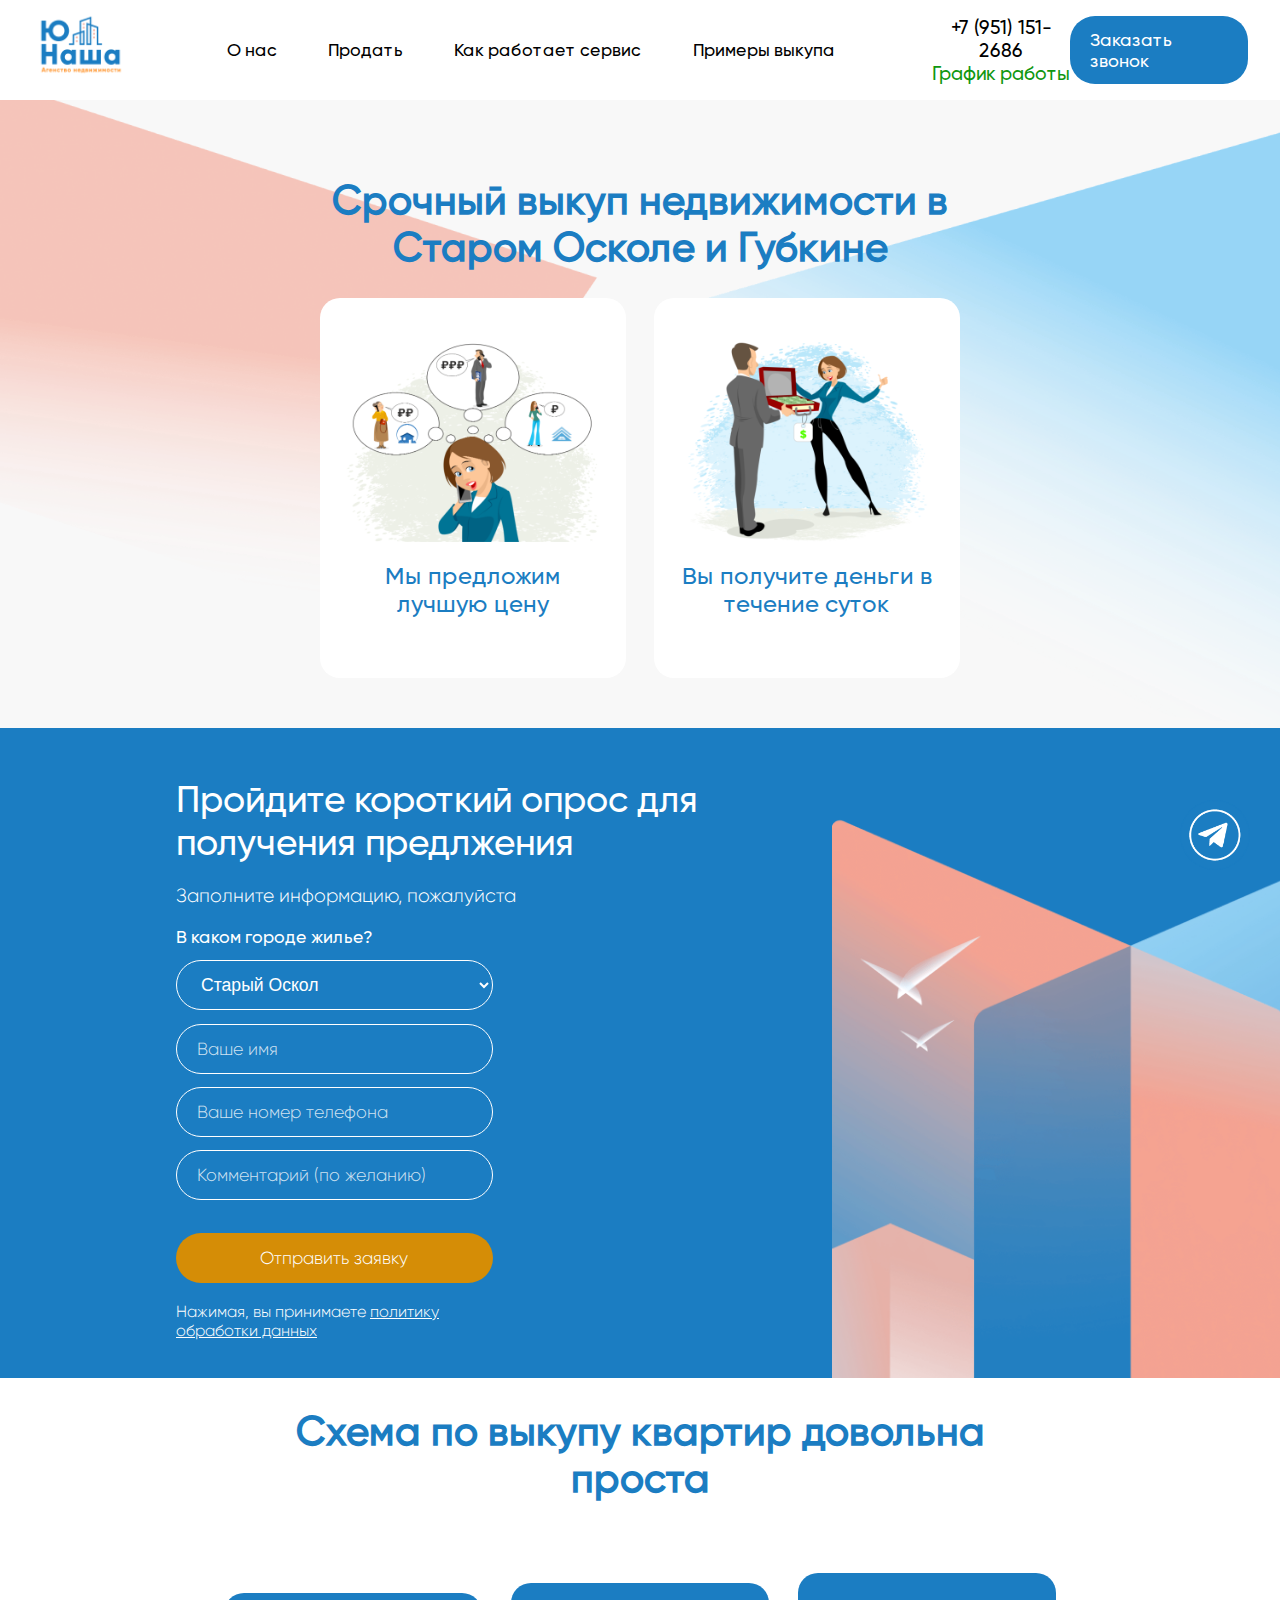
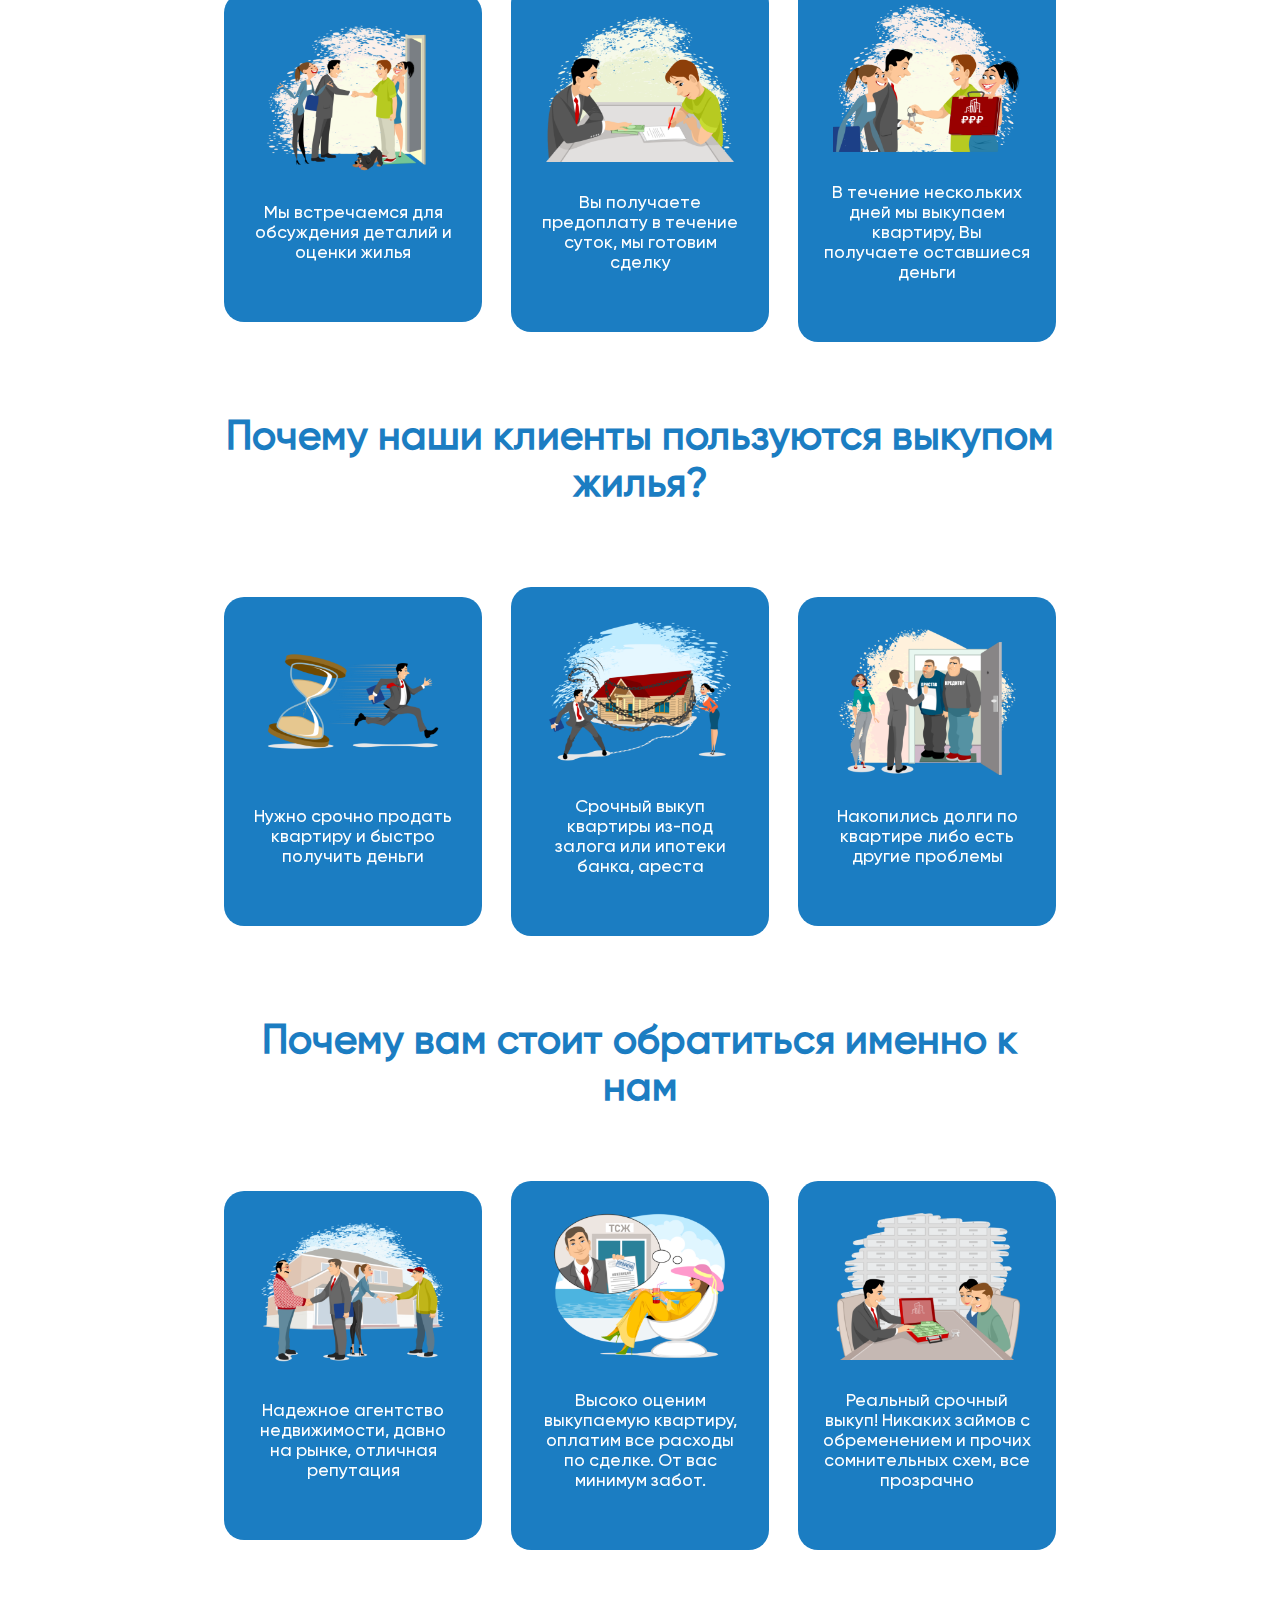
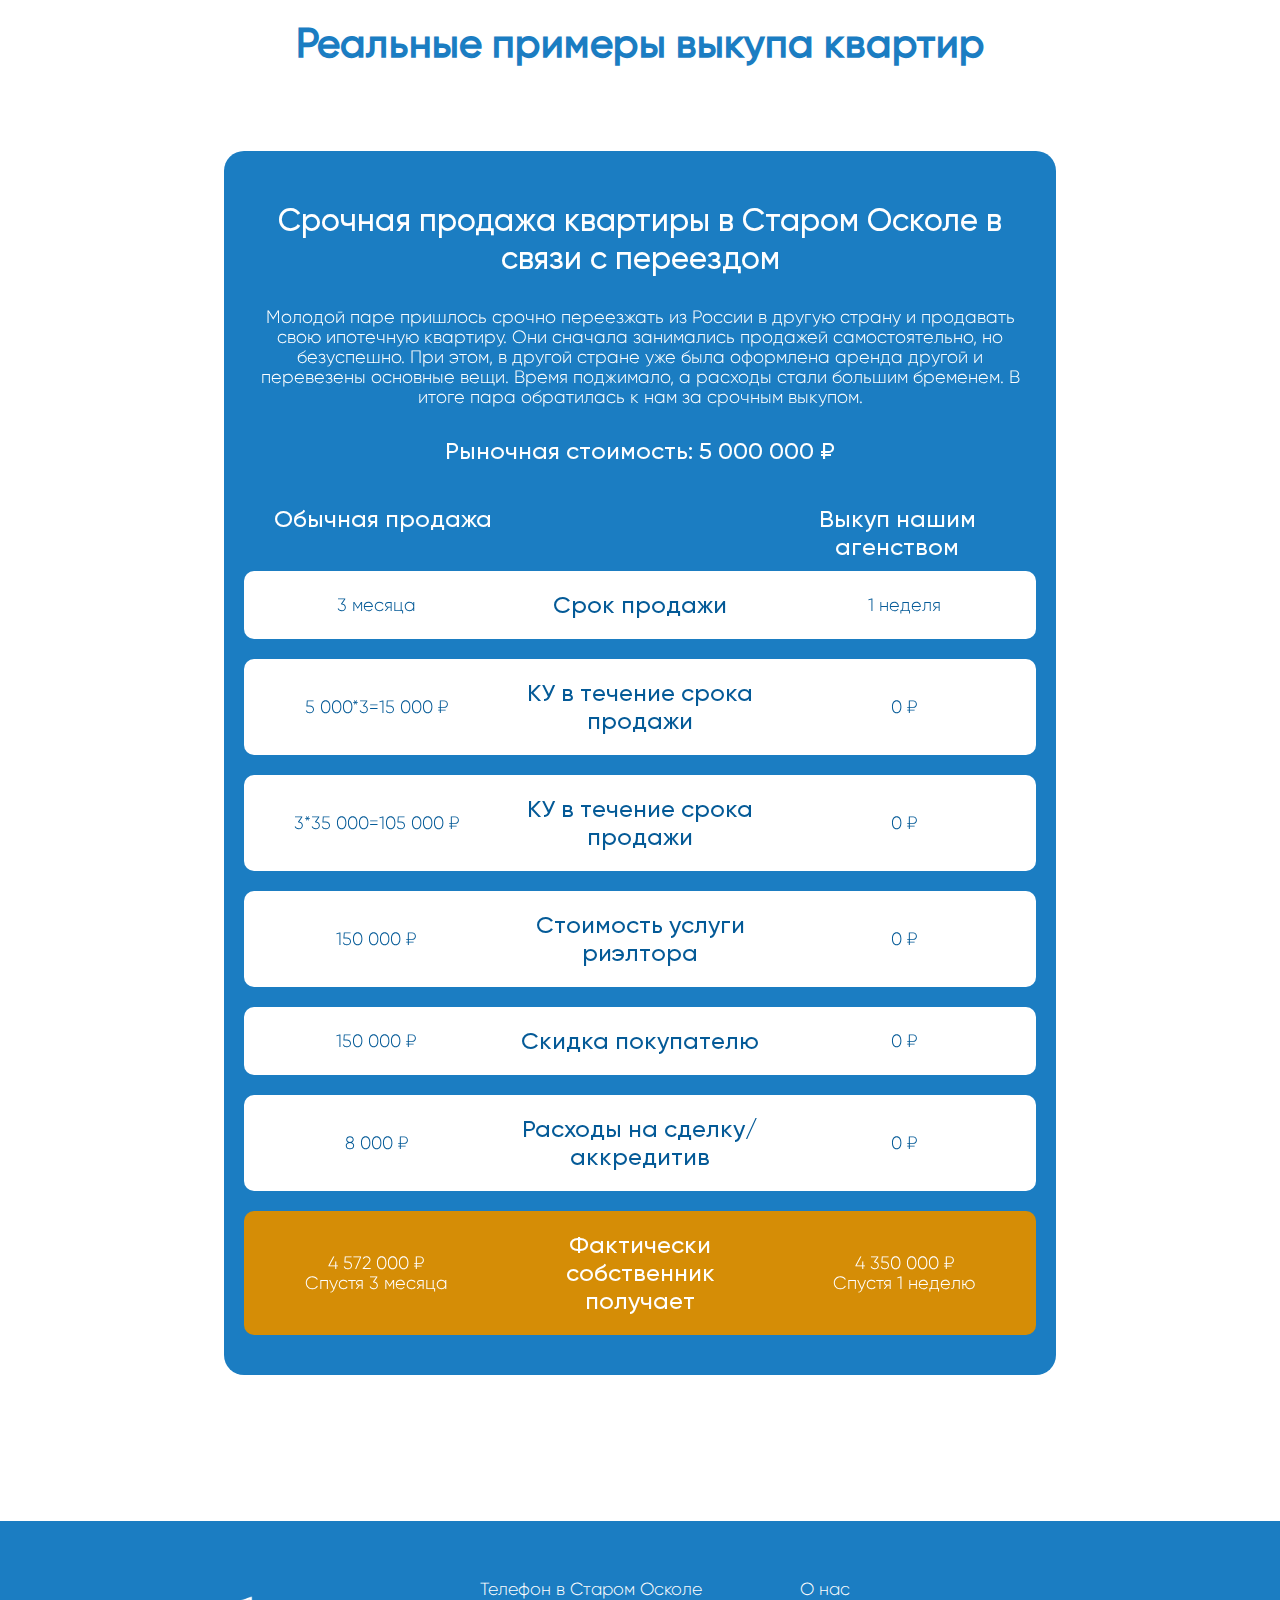
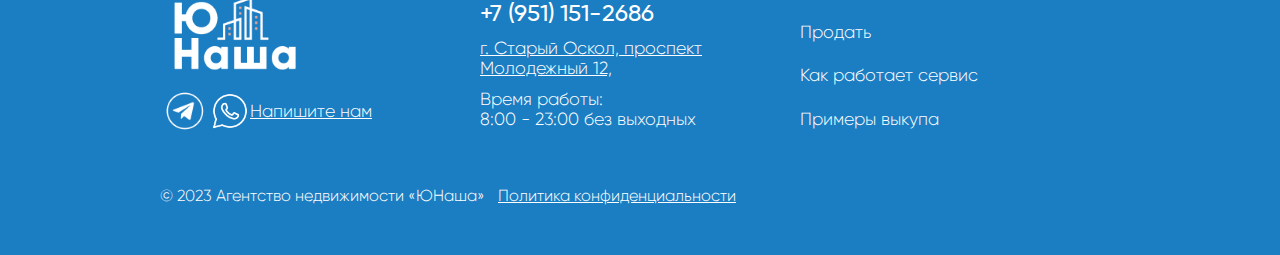
==== commit 6f787061: "Add files via upload" ====
--- a/index.html
+++ b/index.html
@@ -8,7 +8,12 @@
         <title>ЮНаша</title>
         <link rel="icon" href="img/ico.ico">
         <link rel="stylesheet" href="https://cdn.jsdelivr.net/npm/swiper@8/swiper-bundle.min.css"/>
-      <script src="https://cdn.jsdelivr.net/npm/swiper@8/swiper-bundle.min.js"></script>
+        <script type="text/javascript">
+            if(window.innerWidth < 480)
+              document.write('<scri'+'pt src="https://cdn.jsdelivr.net/npm/swiper@8/swiper-bundle.min.js"></'+'script>');
+            else
+              document.write('<scri'+'pt src=" "></'+'script>');
+            </script>
     </head>
     <body>
         <div class="container-menu">
@@ -53,7 +58,7 @@
                                 <img src="img/two2.png" alt="">
                             </div>
                             <div class="two-text">
-                                Вы получите деньги в течение суток
+                                Вы получите деньги в течение суток        <a id="2"></a>
                             </div>
                         </div>
                     </div>
@@ -107,8 +112,24 @@
                                             Мы встречаемся для обсуждения деталий и оценки жилья
                                         </div>
                                     </div>
-                                </div>
-                                <div class="swiper-slide">
+                                    <div class="about-block none">
+                                        <div class="about-block-img">
+                                            <img src="img/4.png" alt="">
+                                        </div>
+                                        <div class="about-block-text">
+                                        Вы получаете предоплату в течение суток, мы готовим сделку
+                                        </div>
+                                    </div>
+                                    <div class="about-block none">
+                                        <div class="about-block-img">
+                                            <img src="img/5.png" alt="">
+                                        </div>
+                                        <div class="about-block-text">
+                                            В течение нескольких дней мы выкупаем квартиру, Вы получаете оставшиеся деньги
+                                        </div>
+                                    </div>
+                                </div>
+                                <div class="swiper-slide" id="swiper">
                                     <div class="about-block">
                                         <div class="about-block-img">
                                             <img src="img/4.png" alt="">
@@ -118,7 +139,7 @@
                                         </div>
                                     </div>
                                 </div>
-                                <div class="swiper-slide">
+                                <div class="swiper-slide" id="swiper">
                                     <div class="about-block">
                                         <div class="about-block-img">
                                             <img src="img/5.png" alt="">
@@ -147,6 +168,22 @@
                                         Нужно срочно продать квартиру и быстро получить деньги
                                     </div>
                                 </div>
+                                <div class="about-block none">
+                                    <div class="about-block-img">
+                                        <img src="img/7.png" alt="">
+                                    </div>
+                                    <div class="about-block-text">
+                                        Срочный выкуп квартиры из-под залога или ипотеки банка, ареста
+                                    </div>
+                                </div>
+                                <div class="about-block none">
+                                    <div class="about-block-img">
+                                        <img src="img/8.png" alt=""> 
+                                    </div>
+                                    <div class="about-block-text">
+                                        Накопились долги по квартире либо есть другие проблемы                                
+                                    </div>
+                                </div>
                             </div>
                             <div class="swiper-slide">
                                 <div class="about-block">
@@ -187,6 +224,22 @@
                             Надежное агентство недвижимости, давно на рынке, отличная репутация
                         </div>
                     </div>
+                    <div class="about-block none">
+                        <div class="about-block-img">
+                            <img src="img/10.png" alt=""> 
+                        </div>
+                        <div class="about-block-text">
+                            Высоко оценим выкупаемую квартиру, оплатим все расходы по сделке. От вас минимум забот.
+                        </div>
+                    </div>
+                    <div class="about-block none">
+                        <div class="about-block-img">
+                            <img src="img/11.png" alt=""> 
+                        </div>
+                        <div class="about-block-text">
+                            Реальный срочный выкуп! Никаких займов с обременением и прочих сомнительных схем, все прозрачно
+                        </div>
+                    </div>
                     </div>
                     <div class="swiper-slide">
                     <div class="about-block">
@@ -206,10 +259,10 @@
                         <div class="about-block-text">
                             Реальный срочный выкуп! Никаких займов с обременением и прочих сомнительных схем, все прозрачно
                         </div>
-                        <a id="5"></a> 
-                    </div>
-                    </div>
-                </div>
+                    </div>
+                    </div>
+                </div>
+                <a id="5"></a> 
                 <div class="swiper-pagination"></div>
             </div>
         </div>
--- a/css/style.css
+++ b/css/style.css
@@ -350,6 +350,9 @@
     }
     .m {
         margin-bottom: 22px !important;
+    }
+    .swiper-slide {
+        justify-content: center !important;
     }
 }
 /*-------------------------------------Обнуление стилей-------------------------------------*/
@@ -402,7 +405,7 @@
     text-align: center;
     font-size: 18px;
     display: flex;
-    justify-content: center;
+    justify-content: space-between;
     align-items: center;
   }
 .header{
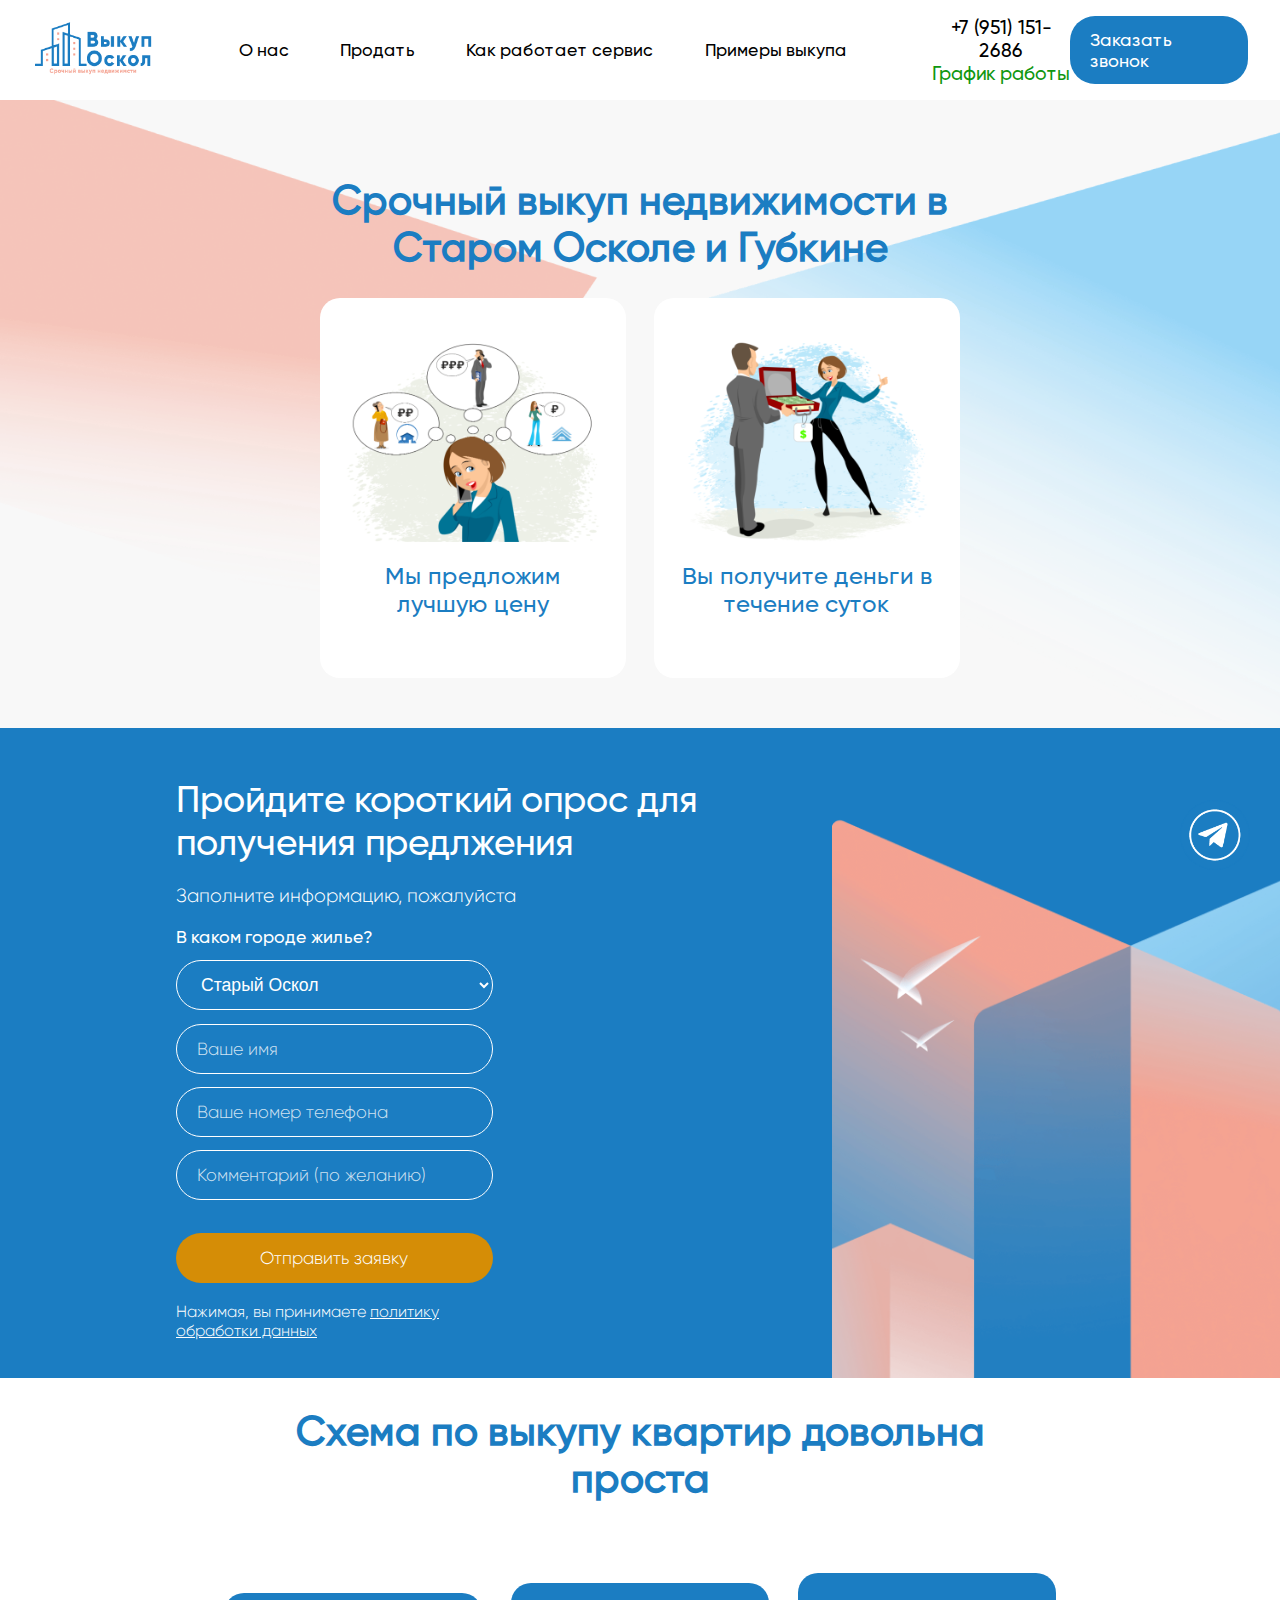
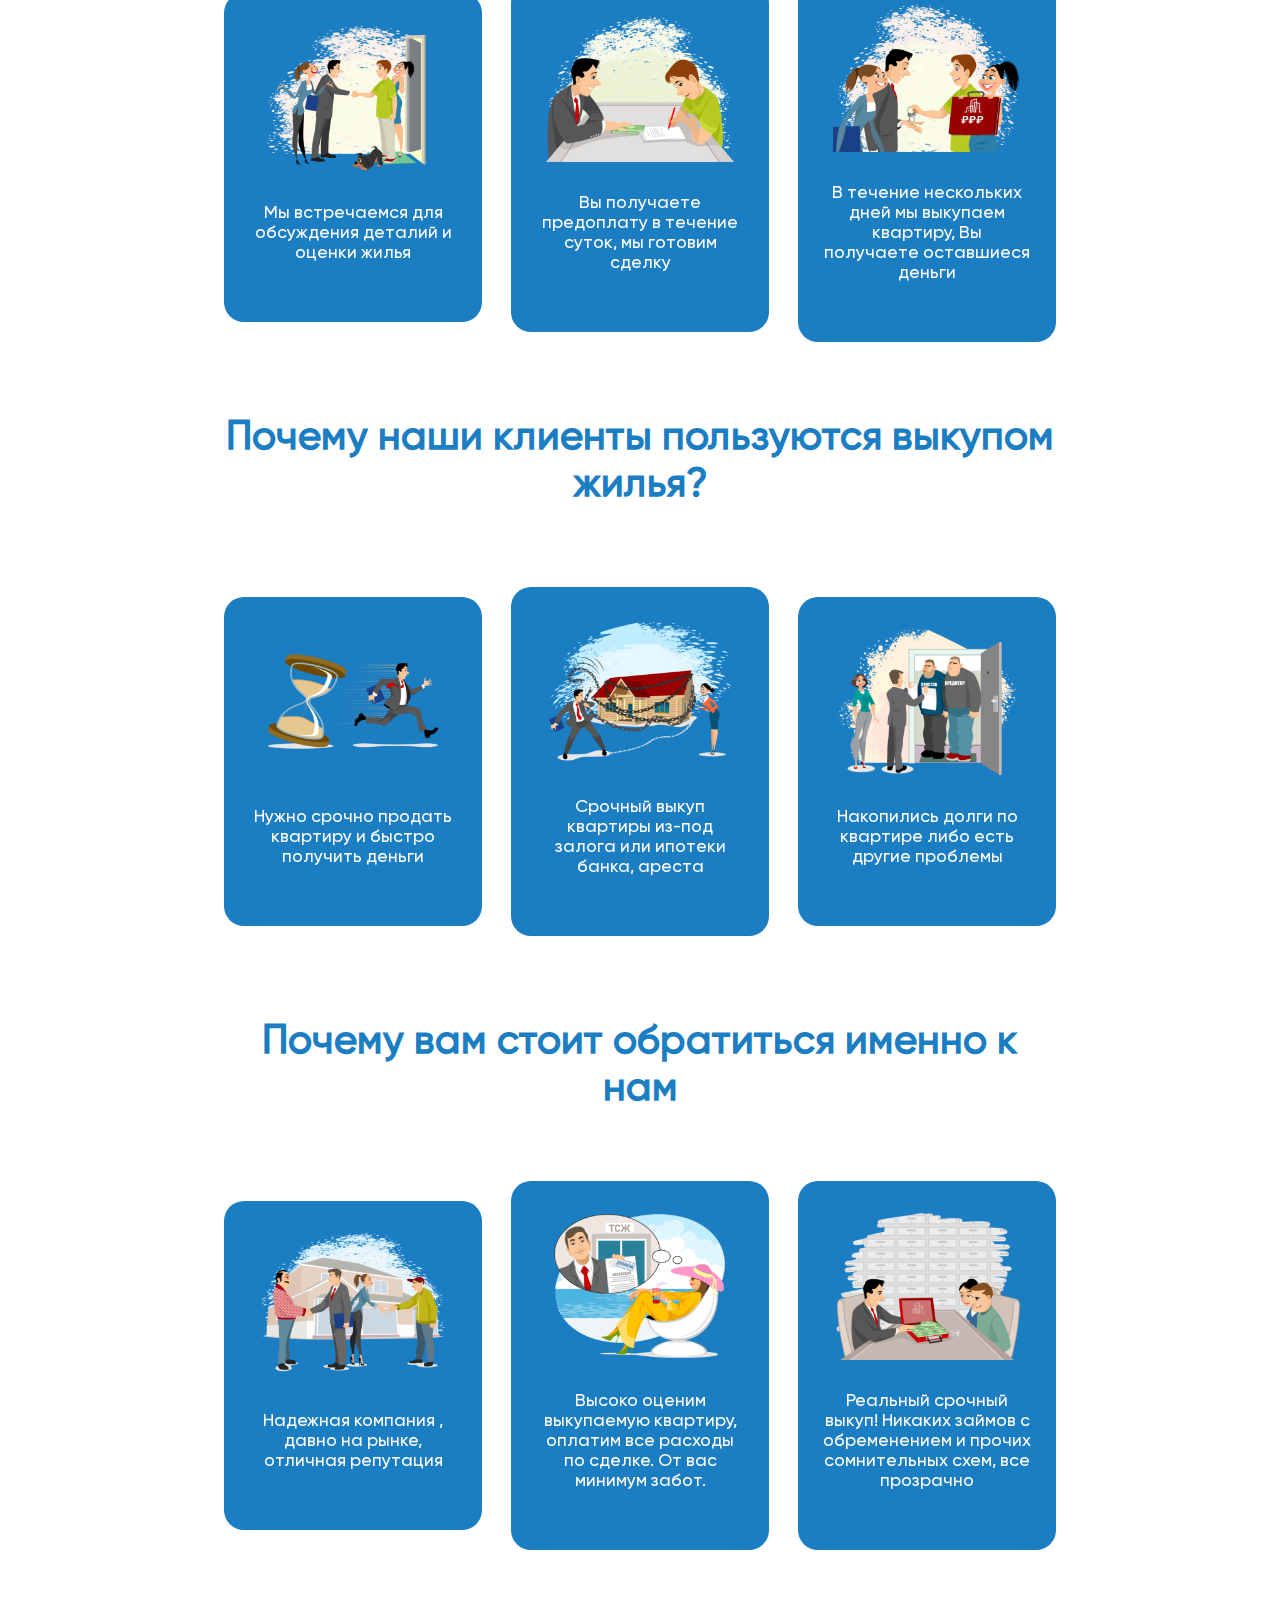
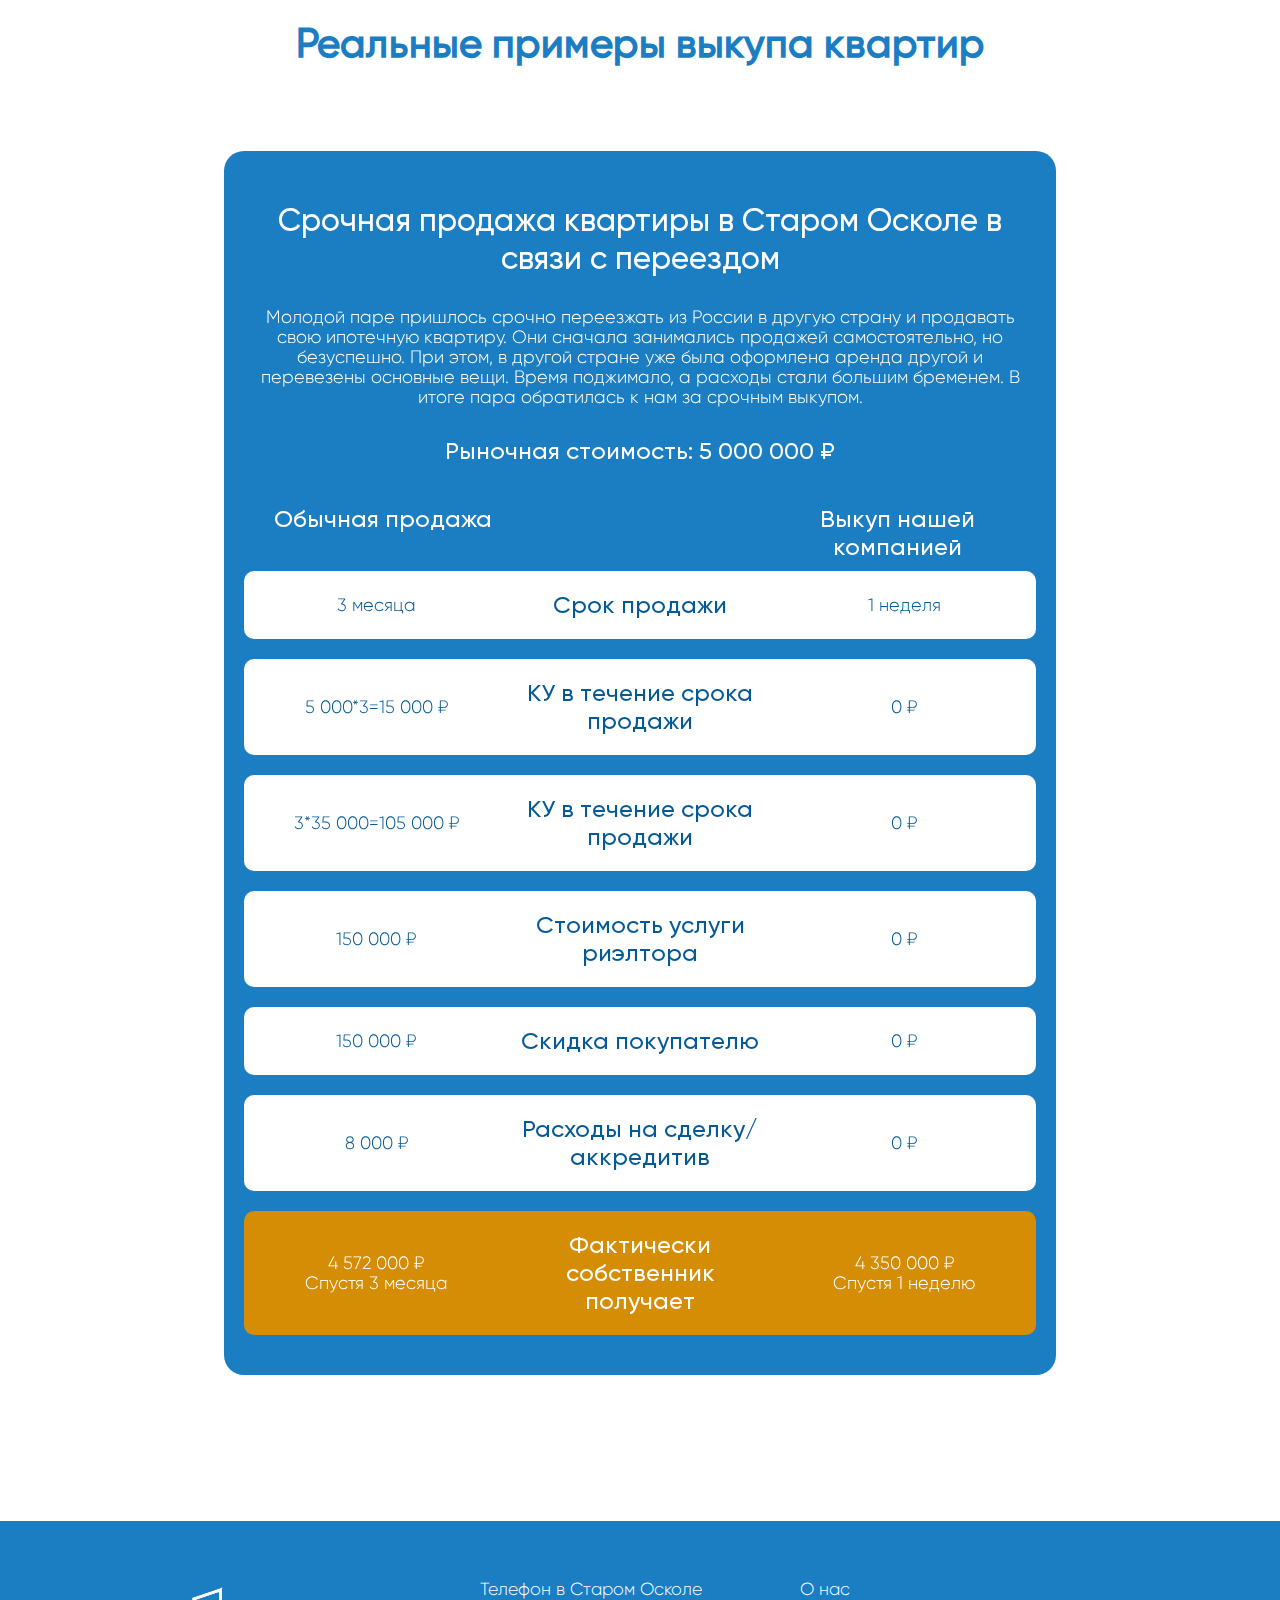
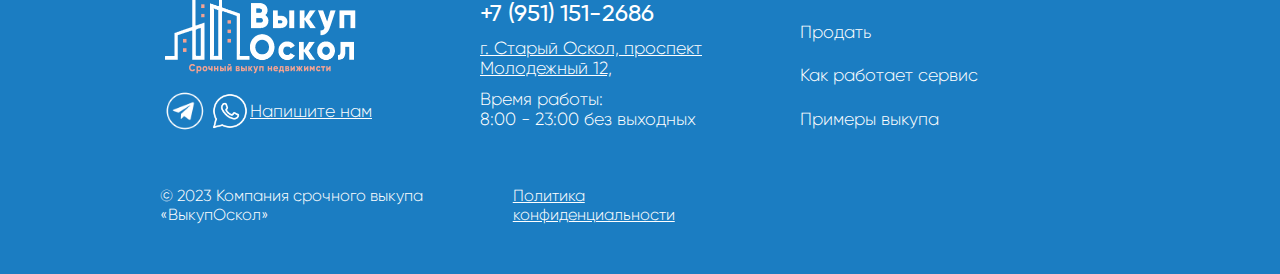
==== commit 512d8d21: "Add files via upload" ====
--- a/index.html
+++ b/index.html
@@ -5,7 +5,7 @@
         <meta name="viewport" content="width=device-width, initial-scale=1">
         <link rel="stylesheet" href="./css/style.css">
         <meta charset="utf-8">
-        <title>ЮНаша</title>
+        <title>Срочный выкуп недвижимости в Старом Осколе</title>
         <link rel="icon" href="img/ico.ico">
         <link rel="stylesheet" href="https://cdn.jsdelivr.net/npm/swiper@8/swiper-bundle.min.css"/>
         <script type="text/javascript">
@@ -19,7 +19,7 @@
         <div class="container-menu">
             <div class="header">
                 <div class="logo">
-                    <img src="img/logo2.png" alt="">
+                    <img src="img/logo.png" alt="">
                 </div>
                 <div class="menu">
                     <a href="#1"><div class="meni-item">О нас</div></a>
@@ -221,7 +221,7 @@
                             <img src="img/9.png" alt=""> 
                         </div>
                         <div class="about-block-text">
-                            Надежное агентство недвижимости, давно на рынке, отличная репутация
+                            Надежная компания   , давно на рынке, отличная репутация
                         </div>
                     </div>
                     <div class="about-block none">
@@ -297,7 +297,7 @@
                                         </div>
                                         <div class="table-text none1">3 месяца</div>
                                         <div class="table-h1-1">
-                                            Выкуп нашим агенством
+                                            Выкуп нашей компанией
                                         </div>
                                     </div>
                                     <div class="table-text yes">Срок продажи</div>
@@ -371,7 +371,7 @@
                                         </div>
                                         <div class="table-text none1">3 месяца</div>
                                         <div class="table-h1-1">
-                                            Выкуп нашим агенством
+                                            Выкуп нашей компанией
                                         </div>
                                     </div>
                                     <div class="table-text yes">Срок продажи</div>
@@ -434,7 +434,7 @@
             <div class="footer-content">
                 <div class="footer-one">
                     <div class="footer-two hid">
-                        <img src="img/logo.png" alt="">
+                        <img src="img/logo1.png" alt="">
                         <div class="send-me">
                             <a href="https://t.me/patrix777"><img src="img/tg.png" alt=""></a>
                             <div class="ftg">
@@ -446,7 +446,7 @@
                     <div class="footer-two">
                         <div class="fnumber">
                             Телефон в Старом Осколе
-                            <div class="b">+7 (951) 151-2686</div>
+                            <a href="tel:+7511512686"><div class="b">+7 (951) 151-2686</div></a>
                         </div>
                         <div class="adr"><u><a href="https://yandex.ru/maps/-/CCUHRPee1A">г. Старый Оскол, проспект Молодежный 12,</a></u></div>
                         <div class="fgraf">
@@ -463,7 +463,7 @@
                 </div>
                 <div class="f-3">
                     <div class="f-1">                  
-                        © 2023 Агентство недвижимости «ЮНаша»
+                        © 2023 Компания срочного выкупа «ВыкупОскол»
                     </div>
                     <div class="f-1"><a href=""><u>Политика конфиденциальности</u></a></div> 
                 </div>
--- a/css/style.css
+++ b/css/style.css
@@ -237,7 +237,7 @@
         justify-content: start !important;
     }
     .logo{
-        width: 18% !important;
+        width: 25% !important;
     }
     .about-h1{
         font-size: 20px !important;
@@ -428,7 +428,7 @@
     color: #3495fd;
 }
 .logo{
-    width: 8%;
+    width: 10%;
 }
 .logo img{
     width: 100%;
@@ -790,7 +790,7 @@
     width: 100%;
 }
 .footer-two img {
-    width: 150px;
+    width: 200px;
 }
 .send-me{
     display: flex;
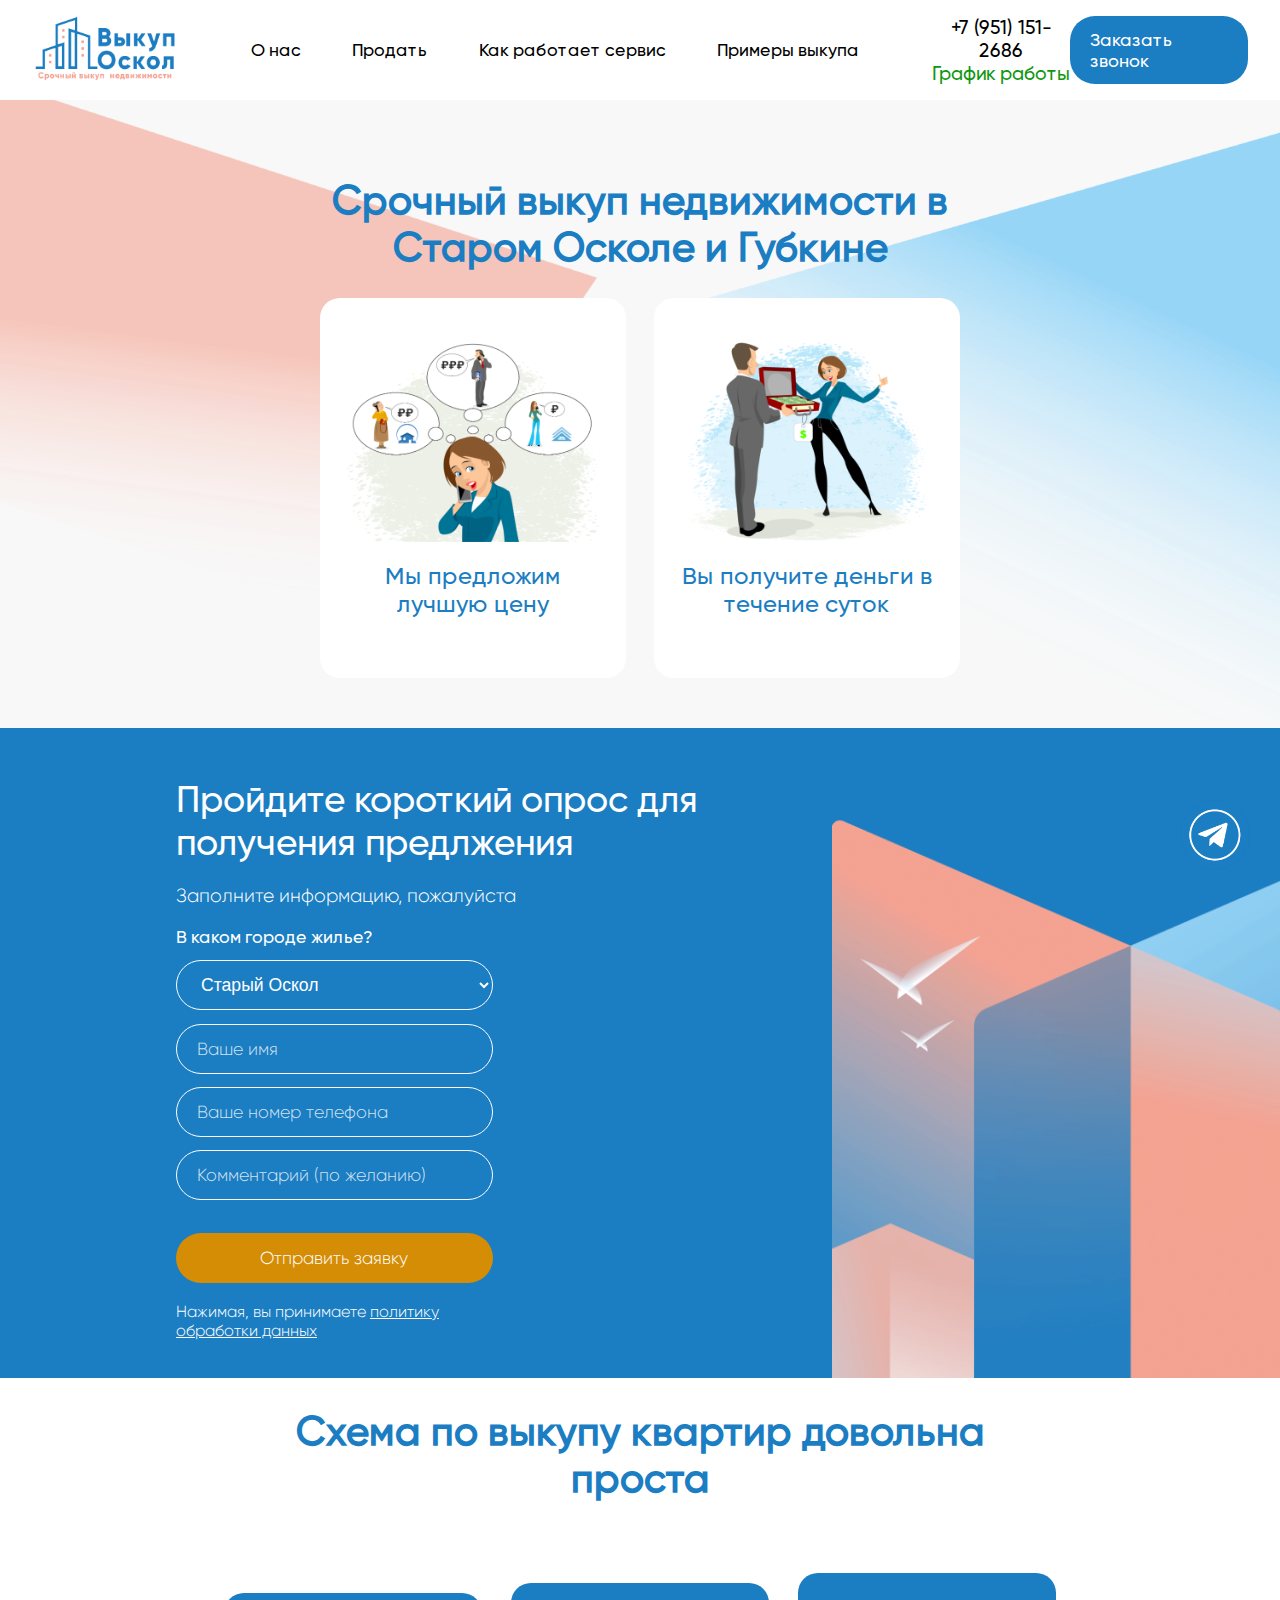
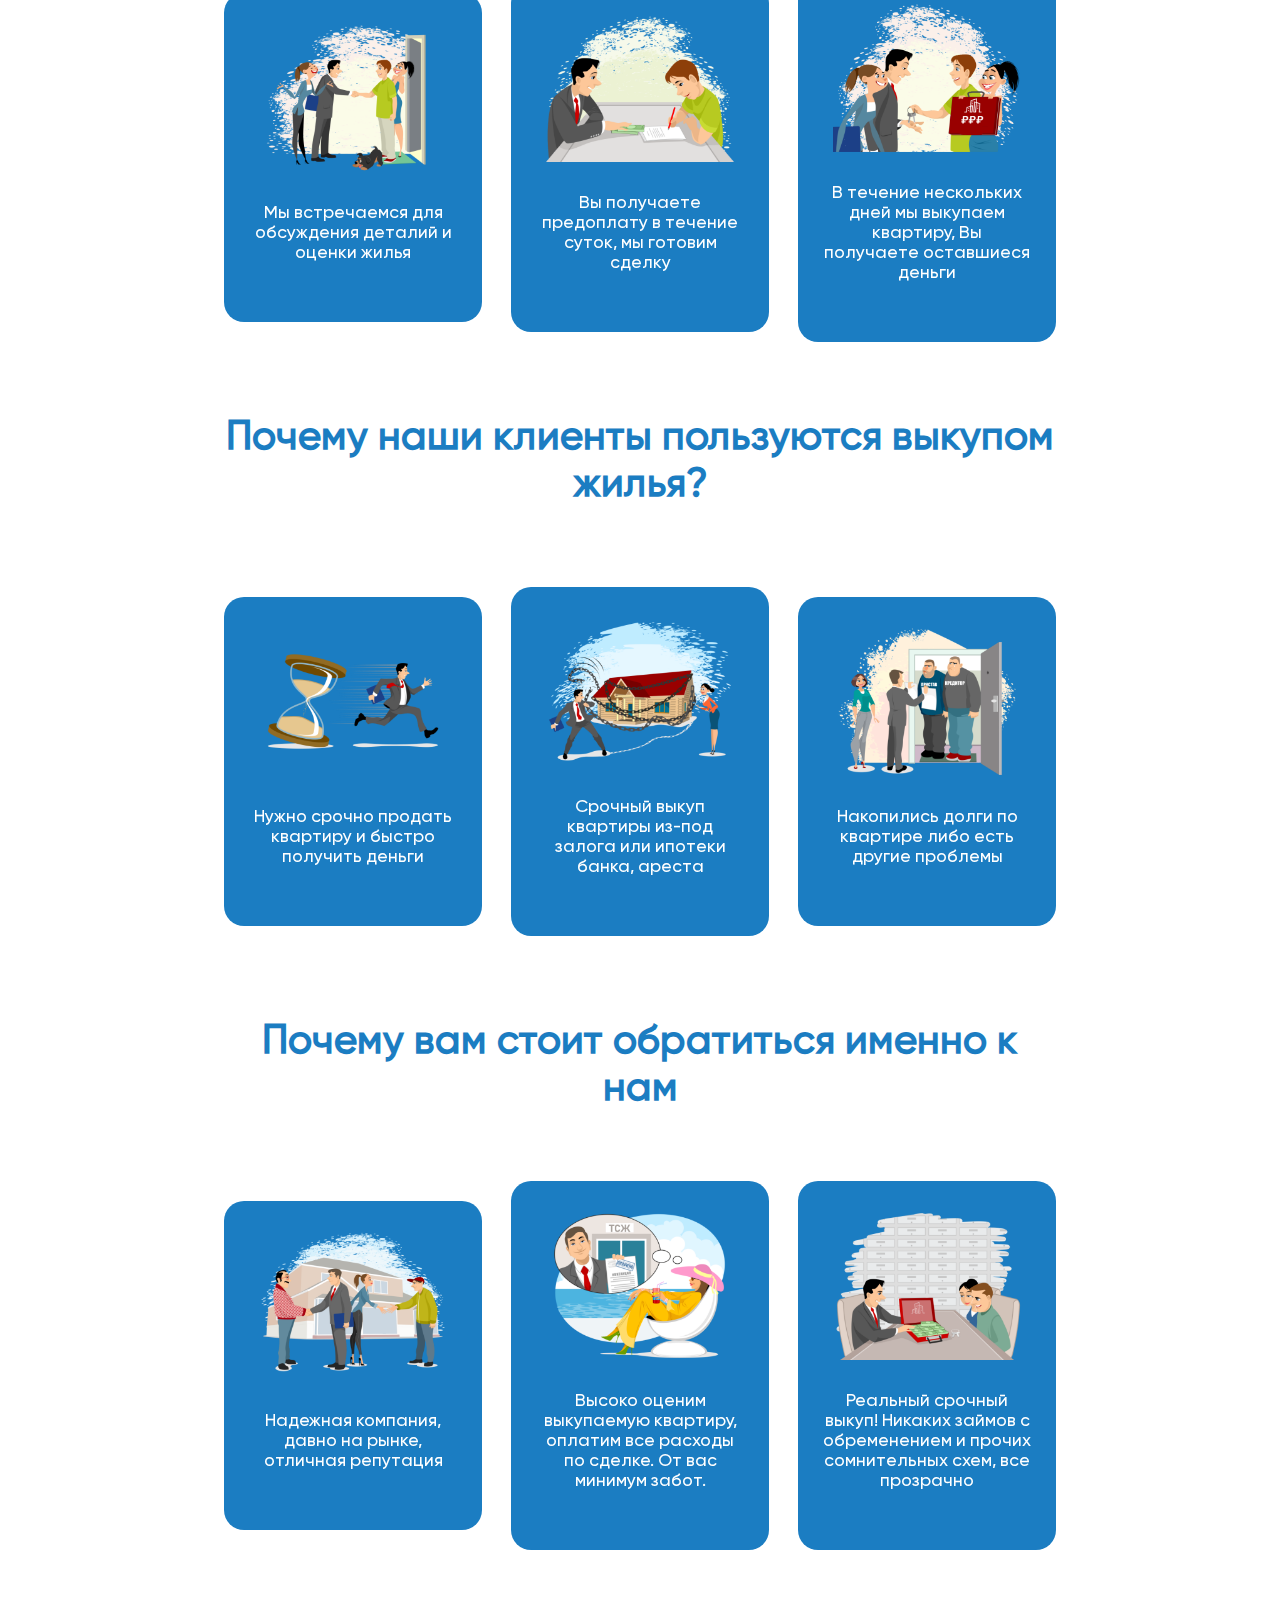
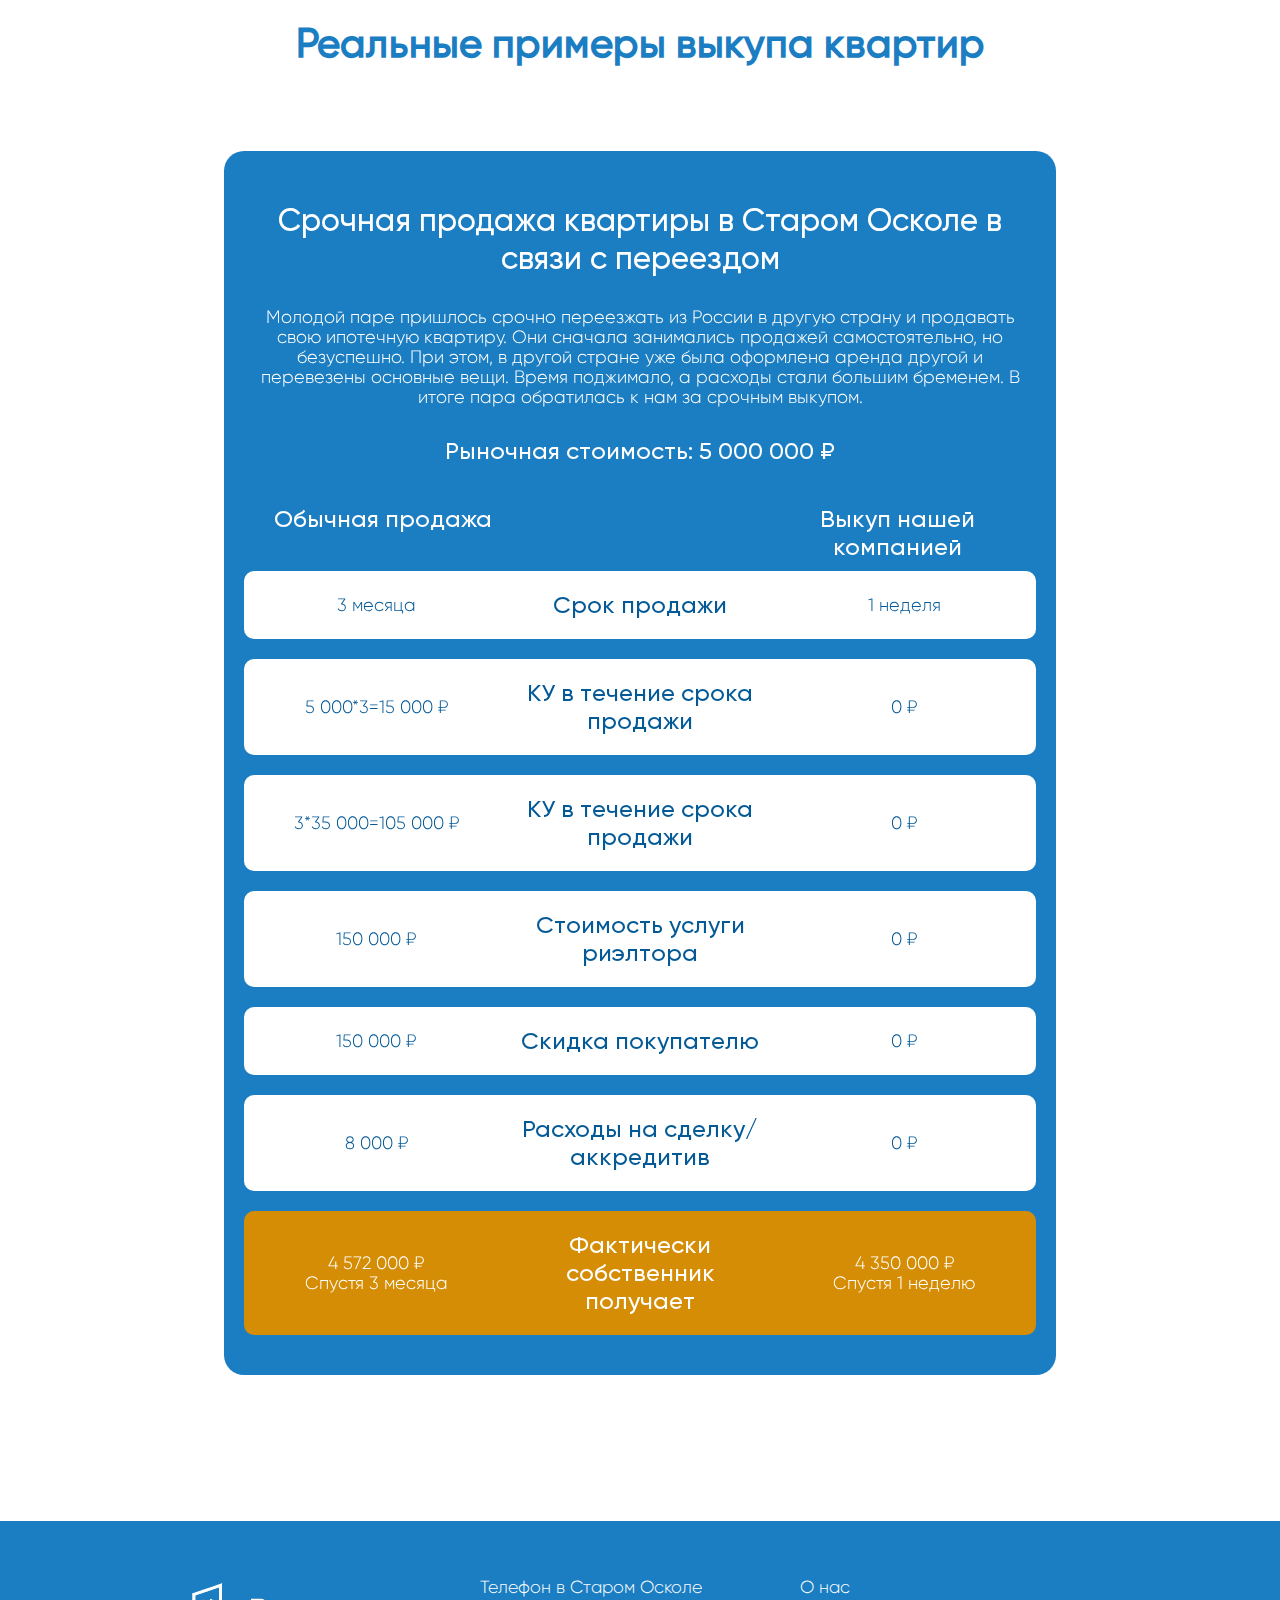
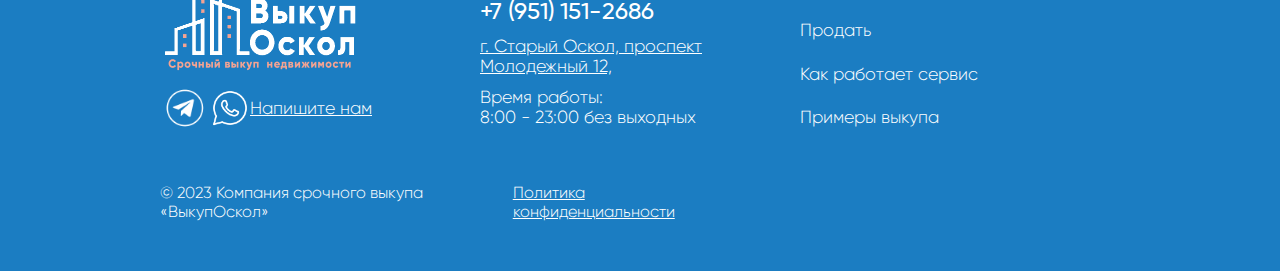
==== commit 9b55ea7c: "Add files via upload" ====
--- a/index.html
+++ b/index.html
@@ -19,7 +19,7 @@
         <div class="container-menu">
             <div class="header">
                 <div class="logo">
-                    <img src="img/logo.png" alt="">
+                    <a href="#1"><img src="img/logo.png" alt=""></a>
                 </div>
                 <div class="menu">
                     <a href="#1"><div class="meni-item">О нас</div></a>
@@ -221,7 +221,7 @@
                             <img src="img/9.png" alt=""> 
                         </div>
                         <div class="about-block-text">
-                            Надежная компания   , давно на рынке, отличная репутация
+                            Надежная компания, давно на рынке, отличная репутация
                         </div>
                     </div>
                     <div class="about-block none">
--- a/css/style.css
+++ b/css/style.css
@@ -237,7 +237,7 @@
         justify-content: start !important;
     }
     .logo{
-        width: 25% !important;
+        width: 35% !important;
     }
     .about-h1{
         font-size: 20px !important;
@@ -428,7 +428,7 @@
     color: #3495fd;
 }
 .logo{
-    width: 10%;
+    width: 12%;
 }
 .logo img{
     width: 100%;
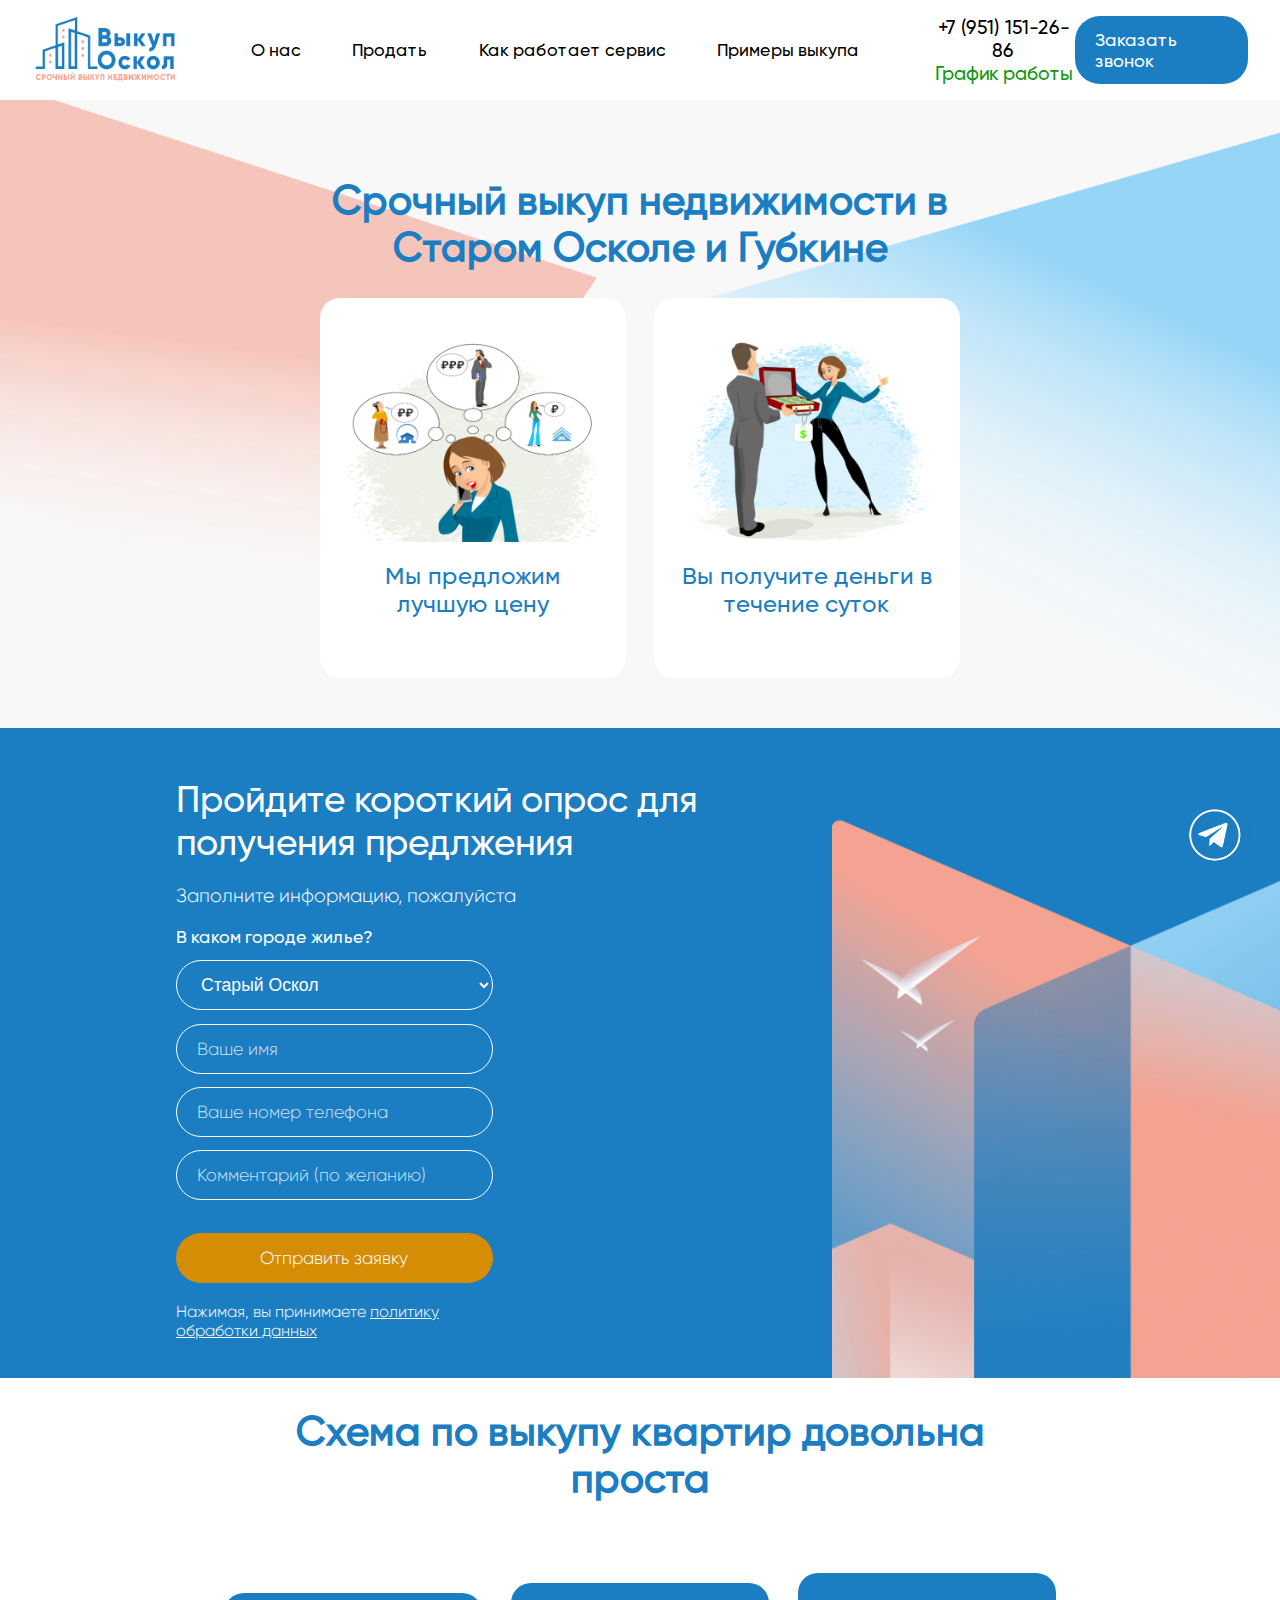
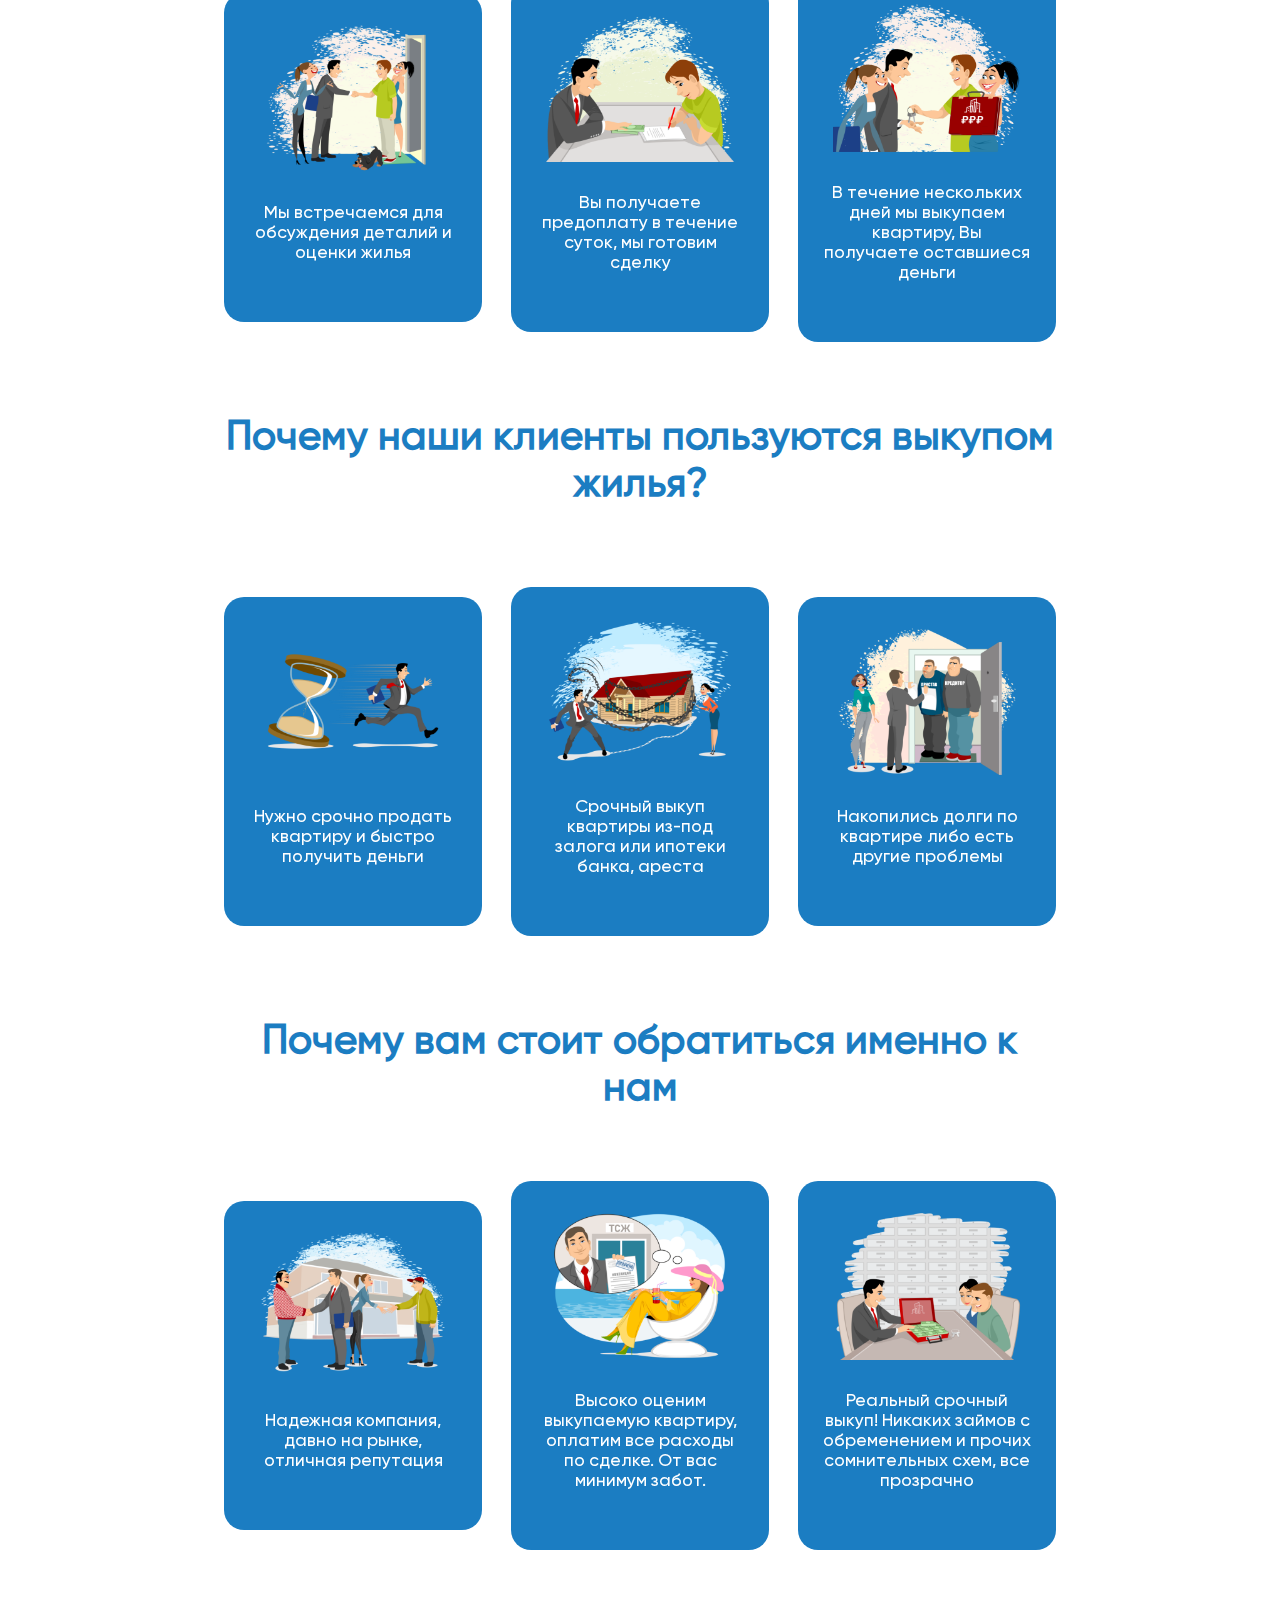
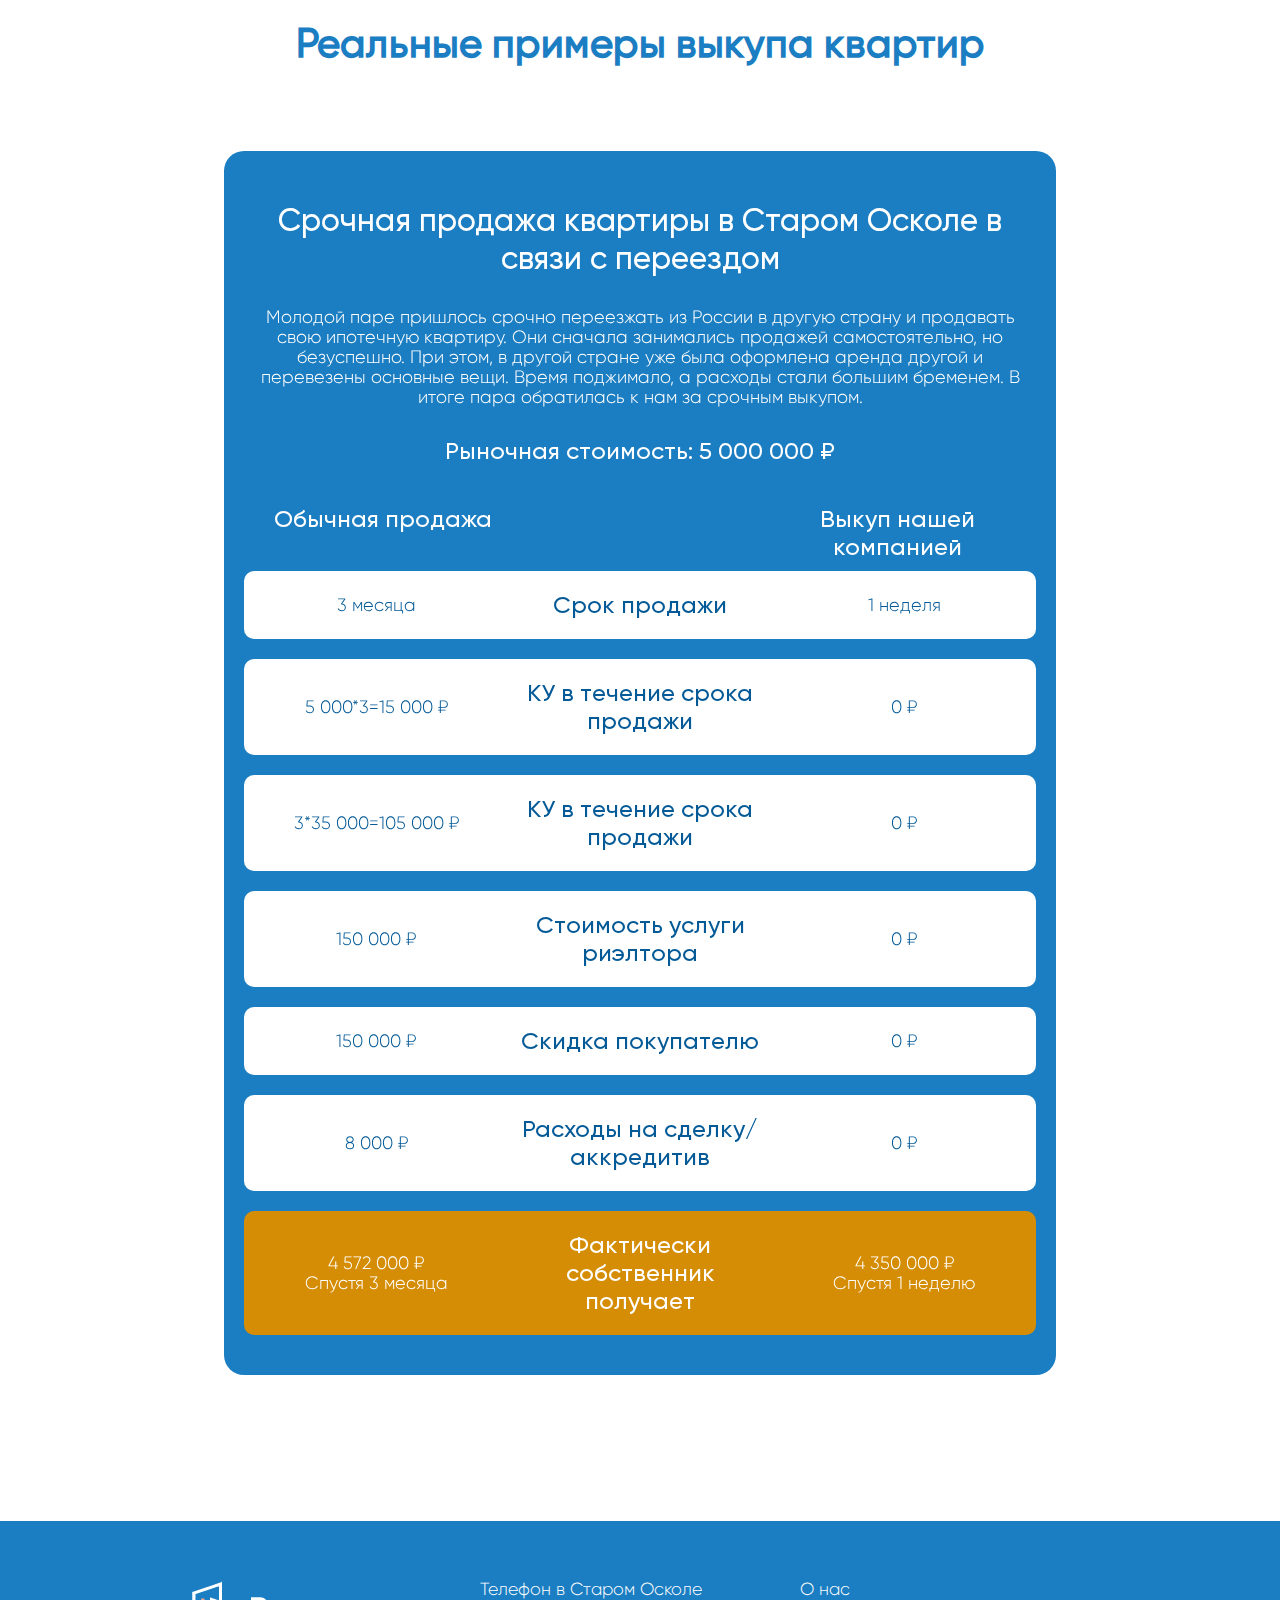
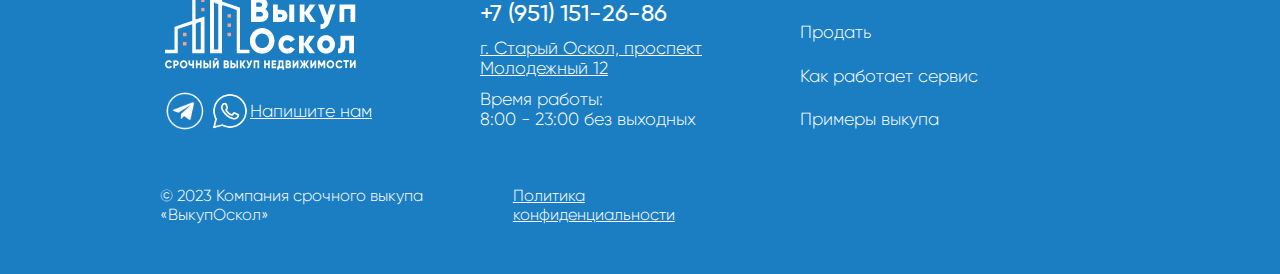
==== commit 080665d6: "Add files via upload" ====
--- a/index.html
+++ b/index.html
@@ -29,7 +29,7 @@
                 </div>
                 <div class="left-menu">
                     <div class="left-menu-info">
-                        <a href="tel:+7511512686"><div class="number">+7 (951) 151-2686</div></a>
+                        <a href="tel:+7511512686"><div class="number">+7 (951) 151-26-86</div></a>
                         <a href="#graf"><div class="graf">График работы</div></a>
                     </div>
                     <a href="#popup"><div class="menu-button">
@@ -86,7 +86,7 @@
                         <div class="pop-1">
                         <input type="button" value="Отправить заявку" class="sell-button" name="sell-btn">
                         <a id="3"></a> 
-                        <label for="sell-btn" class="sell-btn"><br>Нажимая, вы принимаете <a href="#"><u>политику обработки данных</u></a></label>
+                        <label for="sell-btn" class="sell-btn"><br>Нажимая, вы принимаете <a href="pol.html"><u>политику обработки данных</u></a></label>
                     </div>
                     </form> 
                 </div>
@@ -446,9 +446,9 @@
                     <div class="footer-two">
                         <div class="fnumber">
                             Телефон в Старом Осколе
-                            <a href="tel:+7511512686"><div class="b">+7 (951) 151-2686</div></a>
-                        </div>
-                        <div class="adr"><u><a href="https://yandex.ru/maps/-/CCUHRPee1A">г. Старый Оскол, проспект Молодежный 12,</a></u></div>
+                            <a href="tel:+7511512686"><div class="b">+7 (951) 151-26-86</div></a>
+                        </div>
+                        <div class="adr"><u><a href="https://yandex.ru/maps/-/CCUHRPee1A">г. Старый Оскол, проспект Молодежный 12</a></u></div>
                         <div class="fgraf">
                             Время работы: <br>
                             8:00 - 23:00 без выходных
@@ -465,7 +465,7 @@
                     <div class="f-1">                  
                         © 2023 Компания срочного выкупа «ВыкупОскол»
                     </div>
-                    <div class="f-1"><a href=""><u>Политика конфиденциальности</u></a></div> 
+                    <div class="f-1"><a href="pol.html"><u>Политика конфиденциальности</u></a></div> 
                 </div>
             </div>
          </div>
--- a/css/style.css
+++ b/css/style.css
@@ -225,7 +225,7 @@
         display: none !important;
     }
     .number{
-        font-size: 20px !important;
+        font-size: 18px !important;
     }
     .left-menu{
         width: 85% !important;
@@ -353,6 +353,15 @@
     }
     .swiper-slide {
         justify-content: center !important;
+    }
+    .pol{
+        width: 90% !important;
+    }
+    .pol-h1 {
+        font-size: 1.7rem !important;
+    }
+    .pol p {
+        font-size: 1rem !important;
     }
 }
 /*-------------------------------------Обнуление стилей-------------------------------------*/
@@ -392,6 +401,23 @@
     display: flex;
     justify-content: center;
 }
+.container1{
+    width: 100%;
+    display: flex;
+    justify-content: center;
+}
+.pol{
+    margin-top: 130px;
+    width: 60%;
+}
+.pol-h1 {
+    font-size: 2.5rem;
+    color: #1B7DC2;
+}
+.pol p {
+    font-size: 1.1rem;
+    font-family: Gilroy-Light;
+}
 /*-------------------------------------menu-------------------------------------*/
 .container-menu{
     width: 100%;
